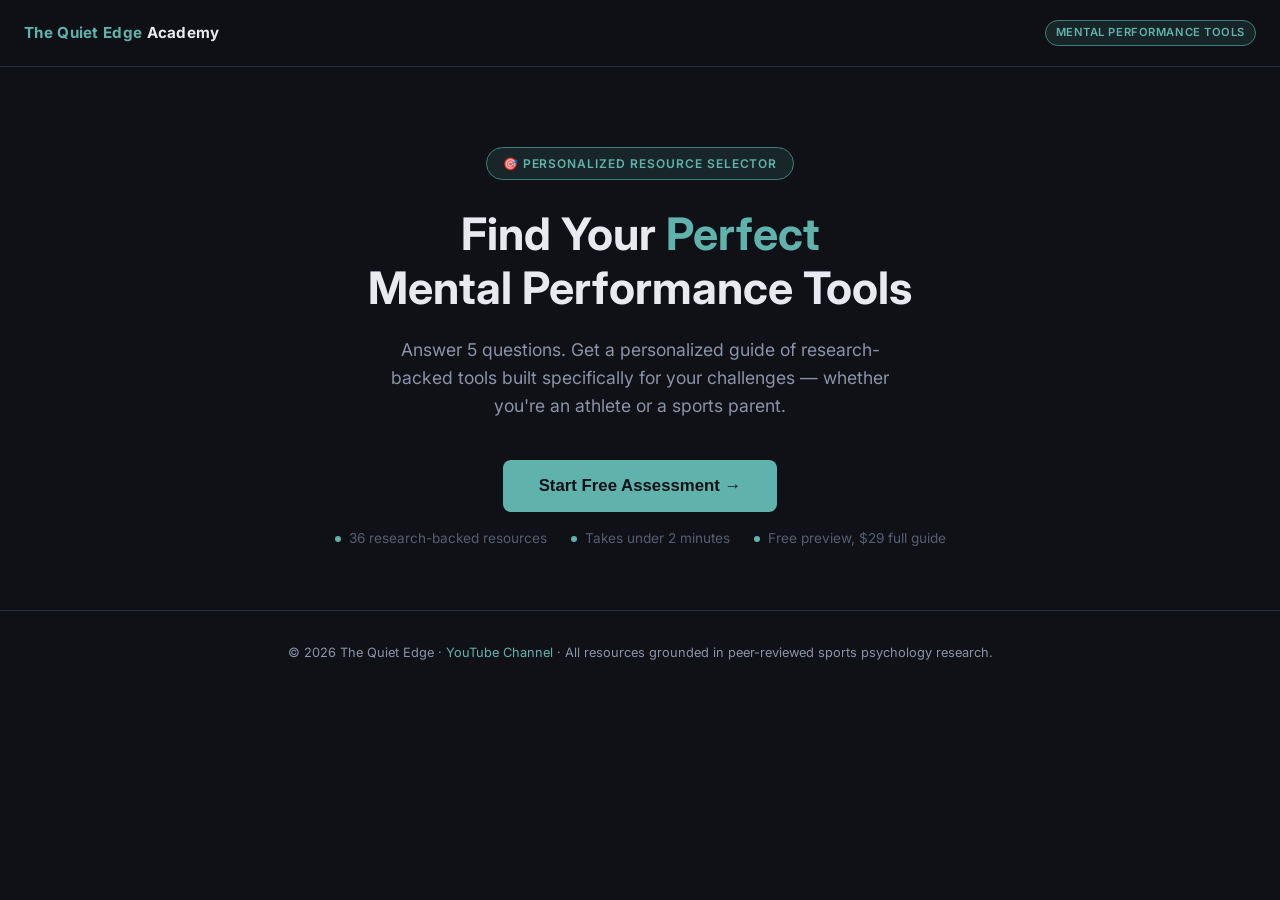
==== index.html @ b6bc5163 "Initial build: Resource Selector — The Quiet Edge Academy - 5-step assessment engine with scoring al" ====
<!DOCTYPE html>
<html lang="en">
<head>
  <meta charset="UTF-8" />
  <meta name="viewport" content="width=device-width, initial-scale=1.0" />
  <title>Resource Selector — The Quiet Edge Academy</title>
  <meta name="description" content="Answer 5 questions. Get a personalized mental performance resource guide backed by sports psychology research." />
  <link rel="preconnect" href="https://fonts.googleapis.com" />
  <link rel="stylesheet" href="https://fonts.googleapis.com/css2?family=Inter:wght@400;500;600;700;800&display=swap" />
  <link rel="stylesheet" href="/css/style.css" />
</head>
<body>

<!-- ── Navigation ──────────────────────────────────────────────────────── -->
<nav class="nav">
  <a class="nav-logo" href="/"><span>The Quiet Edge</span> Academy</a>
  <span class="nav-badge">Mental Performance Tools</span>
</nav>

<!-- ── SCREEN 1: Hero / Landing ────────────────────────────────────────── -->
<section id="screen-hero">
  <div class="container">
    <div class="hero">
      <div class="hero-eyebrow">
        🎯 Personalized Resource Selector
      </div>
      <h1>Find Your <em>Perfect</em><br>Mental Performance Tools</h1>
      <p class="lead">
        Answer 5 questions. Get a personalized guide of research-backed tools
        built specifically for your challenges — whether you're an athlete or a sports parent.
      </p>
      <button class="btn btn-primary btn-large" id="btn-start">
        Start Free Assessment →
      </button>
      <div class="trust-row">
        <span class="trust-item"><span class="dot"></span>36 research-backed resources</span>
        <span class="trust-item"><span class="dot"></span>Takes under 2 minutes</span>
        <span class="trust-item"><span class="dot"></span>Free preview, $29 full guide</span>
      </div>
    </div>
  </div>
</section>

<!-- ── SCREEN 2: Assessment ─────────────────────────────────────────────── -->
<section id="screen-assessment" class="hidden">
  <div class="container">

    <!-- Progress -->
    <div class="progress-wrap">
      <div class="progress-steps" id="progress-steps">
        <!-- injected by JS -->
      </div>
    </div>

    <!-- Question area -->
    <div class="assessment-section">
      <div class="question-header">
        <div class="step-indicator" id="step-indicator">Step 1 of 5</div>
        <h2 id="question-text"></h2>
        <p id="question-subtext"></p>
      </div>

      <div class="card-grid" id="options-grid">
        <!-- injected by JS -->
      </div>

      <div class="nav-btns">
        <button class="btn btn-secondary" id="btn-back">← Back</button>
        <button class="btn btn-primary" id="btn-next" disabled>Continue →</button>
      </div>
    </div>

  </div>
</section>

<!-- ── SCREEN 3: Email Gate ─────────────────────────────────────────────── -->
<section id="screen-gate" class="hidden">
  <div class="container">
    <div class="assessment-section">
      <div class="email-gate">
        <div class="gate-icon">📬</div>
        <h2>See Your Matched Resources</h2>
        <p>
          We found <strong id="gate-match-count">—</strong> resources matched to your profile.
          Enter your email to see your personalized preview — free, no credit card.
        </p>
        <form id="gate-form" novalidate>
          <div class="form-row">
            <input type="text" name="name" id="gate-name" class="form-input" placeholder="First name" autocomplete="given-name" />
            <input type="email" name="email" id="gate-email" class="form-input" placeholder="Your email address" autocomplete="email" required />
          </div>
          <button type="submit" class="btn btn-primary btn-full" id="btn-gate-submit">
            See My Resources →
          </button>
          <!-- Hidden fields for Formspree -->
          <input type="hidden" name="_subject" value="New Resource Selector Lead (Free)" />
          <input type="hidden" name="audience" id="hidden-audience" value="" />
          <input type="hidden" name="challenge_area" id="hidden-pillar" value="" />
          <input type="hidden" name="core_need" id="hidden-coreValue" value="" />
          <input type="hidden" name="stage" id="hidden-stage" value="" />
          <input type="hidden" name="urgency" id="hidden-urgency" value="" />
          <input type="hidden" name="matched_resources" id="hidden-matched" value="" />
          <input type="hidden" name="access_level" value="Free" />
        </form>
        <p class="gate-disclaimer">
          No spam. One email with your results.
          Your info is handled per our <a href="#" onclick="return false">privacy policy</a>.
        </p>
      </div>
    </div>
  </div>
</section>

<!-- ── SCREEN 4: Free Preview ───────────────────────────────────────────── -->
<section id="screen-preview" class="hidden">
  <div class="container-wide">
    <div class="preview-section">

      <div class="preview-header">
        <div class="match-count-badge">
          ✓ <span id="preview-match-label">— resources matched</span>
        </div>
        <h2>Your Personalized Preview</h2>
        <p>Here are the top tools from our curriculum matched to your profile.<br>
           Unlock the full guide to access all resources, evidence citations, and direct tool links.</p>
      </div>

      <div class="resource-preview-list" id="preview-list">
        <!-- injected by JS -->
      </div>

      <!-- Upsell block -->
      <div class="upsell-block">
        <div class="gate-icon">🔓</div>
        <h2>Unlock Your Full Personalized Guide</h2>
        <p style="margin-bottom:8px;">Everything matched to your exact profile — with the research behind each tool.</p>
        <div class="price-display"><sup>$</sup>29</div>
        <p class="price-note">One-time · Instant access · Downloadable PDF included</p>

        <ul class="feature-list">
          <li>All matched resources with full descriptions</li>
          <li>Research citations for every tool</li>
          <li>Direct links to every interactive assessment</li>
          <li>Downloadable personalized PDF guide</li>
          <li>Prioritized by best-fit match score</li>
        </ul>

        <div class="promo-row">
          <input type="text" id="promo-input" class="form-input" placeholder="Promo code (optional)" />
          <button class="btn btn-secondary" id="btn-apply-promo">Apply</button>
        </div>
        <p class="promo-msg hidden" id="promo-msg"></p>

        <a href="#" id="btn-stripe-checkout" class="btn btn-stripe btn-large btn-full" style="max-width:360px;margin:0 auto;">
          Unlock Full Guide — $29 →
        </a>

        <p class="stripe-badge">
          <svg viewBox="0 0 24 24" fill="currentColor"><path d="M13.976 9.15c-2.172-.806-3.356-1.426-3.356-2.409 0-.831.683-1.305 1.901-1.305 2.227 0 4.515.858 6.09 1.631l.89-5.494C18.252.975 15.697 0 12.165 0 9.667 0 7.589.654 6.104 1.872 4.56 3.147 3.757 4.992 3.757 7.218c0 4.039 2.467 5.76 6.476 7.219 2.585.92 3.445 1.574 3.445 2.583 0 .98-.84 1.545-2.354 1.545-1.875 0-4.965-.921-6.99-2.109l-.92 5.555C5.175 22.99 8.385 24 11.714 24c2.641 0 4.843-.624 6.328-1.813 1.664-1.305 2.525-3.236 2.525-5.732 0-4.128-2.524-5.851-6.591-7.305z"/></svg>
          Secured by Stripe · SSL encrypted
        </p>
      </div>

    </div>
  </div>
</section>

<!-- ── Footer ───────────────────────────────────────────────────────────── -->
<footer class="footer">
  <p>© 2026 The Quiet Edge · <a href="https://www.youtube.com/@TheQuietEdge" target="_blank">YouTube Channel</a> ·
  All resources grounded in peer-reviewed sports psychology research.</p>
</footer>

<script src="/js/app.js"></script>
</body>
</html>
---- css/style.css ----
/* ── The Quiet Edge Academy — Resource Selector ─────────────────────────── */
/* Design: dark background, teal (#5fb3ac) accent, clean sans-serif           */

:root {
  --bg:        #0f1117;
  --bg-card:   #181c27;
  --bg-hover:  #1e2435;
  --border:    #2a2f3d;
  --border-sel:#5fb3ac;
  --teal:      #5fb3ac;
  --teal-dim:  #3d7f7a;
  --teal-glow: rgba(95,179,172,0.15);
  --text:      #e8eaf0;
  --text-dim:  #8b93a8;
  --text-muted:#555e72;
  --badge-bg:  rgba(95,179,172,0.12);
  --orange:    #e8884a;
  --red:       #e85a5a;
  --gold:      #c9a227;
  --radius:    12px;
  --radius-sm: 8px;
  --shadow:    0 4px 24px rgba(0,0,0,0.4);
  --transition:0.2s ease;
}

*, *::before, *::after { box-sizing: border-box; margin: 0; padding: 0; }

html { scroll-behavior: smooth; }

body {
  background: var(--bg);
  color: var(--text);
  font-family: 'Inter', 'Segoe UI', system-ui, sans-serif;
  font-size: 16px;
  line-height: 1.6;
  min-height: 100vh;
}

/* ── Typography ─────────────────────────────────────────────────────────── */
h1 { font-size: clamp(1.8rem, 4vw, 2.8rem); font-weight: 700; line-height: 1.2; }
h2 { font-size: clamp(1.4rem, 3vw, 2rem); font-weight: 600; line-height: 1.3; }
h3 { font-size: 1.1rem; font-weight: 600; }
p  { color: var(--text-dim); }

.teal { color: var(--teal); }
.dim  { color: var(--text-dim); }
.muted{ color: var(--text-muted); }

/* ── Layout ─────────────────────────────────────────────────────────────── */
.container {
  max-width: 720px;
  margin: 0 auto;
  padding: 0 24px;
}
.container-wide {
  max-width: 960px;
  margin: 0 auto;
  padding: 0 24px;
}

/* ── Navigation ─────────────────────────────────────────────────────────── */
.nav {
  padding: 20px 24px;
  display: flex;
  align-items: center;
  justify-content: space-between;
  border-bottom: 1px solid var(--border);
  position: sticky;
  top: 0;
  background: rgba(15,17,23,0.95);
  backdrop-filter: blur(12px);
  z-index: 100;
}
.nav-logo {
  font-size: 0.95rem;
  font-weight: 700;
  color: var(--text);
  text-decoration: none;
  letter-spacing: 0.02em;
}
.nav-logo span { color: var(--teal); }
.nav-badge {
  font-size: 0.7rem;
  background: var(--badge-bg);
  color: var(--teal);
  border: 1px solid var(--teal-dim);
  padding: 3px 10px;
  border-radius: 20px;
  font-weight: 600;
  letter-spacing: 0.05em;
  text-transform: uppercase;
}

/* ── Hero Section ───────────────────────────────────────────────────────── */
.hero {
  padding: 80px 0 60px;
  text-align: center;
}
.hero-eyebrow {
  display: inline-flex;
  align-items: center;
  gap: 8px;
  background: var(--badge-bg);
  border: 1px solid var(--teal-dim);
  color: var(--teal);
  padding: 6px 16px;
  border-radius: 20px;
  font-size: 0.75rem;
  font-weight: 600;
  letter-spacing: 0.08em;
  text-transform: uppercase;
  margin-bottom: 28px;
}
.hero h1 { margin-bottom: 20px; }
.hero h1 em { color: var(--teal); font-style: normal; }
.hero p.lead {
  font-size: 1.1rem;
  color: var(--text-dim);
  max-width: 540px;
  margin: 0 auto 40px;
}
.trust-row {
  display: flex;
  justify-content: center;
  align-items: center;
  gap: 24px;
  flex-wrap: wrap;
  margin-top: 16px;
}
.trust-item {
  display: flex;
  align-items: center;
  gap: 8px;
  font-size: 0.85rem;
  color: var(--text-muted);
}
.trust-item .dot {
  width: 6px; height: 6px;
  background: var(--teal);
  border-radius: 50%;
  flex-shrink: 0;
}

/* ── Buttons ────────────────────────────────────────────────────────────── */
.btn {
  display: inline-flex;
  align-items: center;
  justify-content: center;
  gap: 8px;
  padding: 14px 28px;
  border-radius: var(--radius-sm);
  font-size: 0.95rem;
  font-weight: 600;
  cursor: pointer;
  transition: var(--transition);
  text-decoration: none;
  border: none;
  outline: none;
}
.btn-primary {
  background: var(--teal);
  color: #0f1117;
}
.btn-primary:hover { background: #6eccc5; transform: translateY(-1px); box-shadow: 0 4px 20px rgba(95,179,172,0.35); }
.btn-secondary {
  background: transparent;
  color: var(--text-dim);
  border: 1px solid var(--border);
}
.btn-secondary:hover { border-color: var(--teal-dim); color: var(--text); }
.btn-large { padding: 16px 36px; font-size: 1.05rem; }
.btn-full { width: 100%; }
.btn:disabled { opacity: 0.45; cursor: not-allowed; transform: none !important; box-shadow: none !important; }

.btn-stripe {
  background: #635bff;
  color: #fff;
}
.btn-stripe:hover { background: #7b75ff; transform: translateY(-1px); box-shadow: 0 4px 20px rgba(99,91,255,0.35); }

/* ── Progress Bar ───────────────────────────────────────────────────────── */
.progress-wrap {
  padding: 24px 0 0;
}
.progress-steps {
  display: flex;
  align-items: center;
  gap: 0;
  margin-bottom: 12px;
}
.progress-step {
  flex: 1;
  display: flex;
  flex-direction: column;
  align-items: center;
  gap: 4px;
  position: relative;
}
.progress-step:not(:last-child)::after {
  content: '';
  position: absolute;
  top: 15px;
  left: 50%;
  width: 100%;
  height: 2px;
  background: var(--border);
  z-index: 0;
}
.progress-step.done:not(:last-child)::after { background: var(--teal); }
.step-dot {
  width: 30px; height: 30px;
  border-radius: 50%;
  display: flex;
  align-items: center;
  justify-content: center;
  font-size: 0.75rem;
  font-weight: 700;
  background: var(--bg-card);
  border: 2px solid var(--border);
  color: var(--text-muted);
  z-index: 1;
  transition: var(--transition);
}
.progress-step.active .step-dot {
  border-color: var(--teal);
  color: var(--teal);
  background: var(--teal-glow);
}
.progress-step.done .step-dot {
  border-color: var(--teal);
  background: var(--teal);
  color: #0f1117;
}
.step-label {
  font-size: 0.65rem;
  color: var(--text-muted);
  white-space: nowrap;
  letter-spacing: 0.04em;
  text-transform: uppercase;
}
.progress-step.active .step-label,
.progress-step.done .step-label { color: var(--teal); }

/* ── Assessment Section ─────────────────────────────────────────────────── */
.assessment-section {
  padding: 48px 0 80px;
}
.question-header {
  text-align: center;
  margin-bottom: 40px;
}
.question-header .step-indicator {
  font-size: 0.75rem;
  color: var(--teal);
  font-weight: 600;
  letter-spacing: 0.1em;
  text-transform: uppercase;
  margin-bottom: 12px;
}
.question-header h2 { margin-bottom: 8px; }
.question-header p { font-size: 0.95rem; }

.card-grid {
  display: grid;
  grid-template-columns: repeat(auto-fit, minmax(280px, 1fr));
  gap: 16px;
  margin-bottom: 36px;
}
.card-grid-2 { grid-template-columns: repeat(auto-fit, minmax(260px, 1fr)); }

.option-card {
  background: var(--bg-card);
  border: 2px solid var(--border);
  border-radius: var(--radius);
  padding: 24px;
  cursor: pointer;
  transition: var(--transition);
  display: flex;
  align-items: flex-start;
  gap: 16px;
  text-align: left;
}
.option-card:hover {
  border-color: var(--teal-dim);
  background: var(--bg-hover);
}
.option-card.selected {
  border-color: var(--border-sel);
  background: var(--teal-glow);
}
.option-card .card-icon {
  font-size: 1.8rem;
  flex-shrink: 0;
  line-height: 1;
  margin-top: 2px;
}
.option-card .card-body h3 {
  color: var(--text);
  margin-bottom: 4px;
  font-size: 1rem;
}
.option-card .card-body p {
  font-size: 0.85rem;
  color: var(--text-dim);
  line-height: 1.5;
  margin: 0;
}
.option-card.selected .card-body h3 { color: var(--teal); }
.option-card .badge-stage {
  display: inline-block;
  font-size: 0.65rem;
  background: var(--badge-bg);
  color: var(--teal);
  border: 1px solid var(--teal-dim);
  padding: 2px 8px;
  border-radius: 10px;
  font-weight: 600;
  margin-top: 6px;
  letter-spacing: 0.04em;
}

.nav-btns {
  display: flex;
  gap: 12px;
  justify-content: center;
  align-items: center;
  flex-wrap: wrap;
}

/* ── Email Gate ─────────────────────────────────────────────────────────── */
.email-gate {
  background: var(--bg-card);
  border: 1px solid var(--border);
  border-radius: var(--radius);
  padding: 48px;
  text-align: center;
  max-width: 520px;
  margin: 0 auto;
}
.email-gate .gate-icon { font-size: 3rem; margin-bottom: 20px; }
.email-gate h2 { margin-bottom: 12px; }
.email-gate p { margin-bottom: 28px; font-size: 0.95rem; }
.form-row {
  display: flex;
  gap: 10px;
  margin-bottom: 16px;
  flex-wrap: wrap;
}
.form-input {
  flex: 1;
  min-width: 180px;
  padding: 13px 16px;
  background: var(--bg);
  border: 1px solid var(--border);
  border-radius: var(--radius-sm);
  color: var(--text);
  font-size: 0.95rem;
  outline: none;
  transition: var(--transition);
}
.form-input:focus { border-color: var(--teal); }
.form-input::placeholder { color: var(--text-muted); }
.gate-disclaimer {
  font-size: 0.78rem;
  color: var(--text-muted);
  margin-top: 12px;
}
.gate-disclaimer a { color: var(--teal); text-decoration: none; }

/* ── Free Preview Results ───────────────────────────────────────────────── */
.preview-section {
  padding: 48px 0 80px;
}
.preview-header {
  text-align: center;
  margin-bottom: 40px;
}
.match-count-badge {
  display: inline-flex;
  align-items: center;
  gap: 8px;
  background: var(--badge-bg);
  border: 1px solid var(--teal-dim);
  color: var(--teal);
  padding: 8px 20px;
  border-radius: 20px;
  font-size: 0.85rem;
  font-weight: 600;
  margin-bottom: 20px;
}

.resource-preview-list {
  display: flex;
  flex-direction: column;
  gap: 12px;
  margin-bottom: 40px;
}

.resource-preview-card {
  background: var(--bg-card);
  border: 1px solid var(--border);
  border-radius: var(--radius);
  padding: 20px 24px;
  display: flex;
  align-items: center;
  gap: 16px;
  transition: var(--transition);
}
.resource-preview-card.unlocked { border-color: var(--teal-dim); }

.resource-card-rank {
  font-size: 0.75rem;
  font-weight: 700;
  color: var(--teal);
  background: var(--badge-bg);
  width: 32px; height: 32px;
  border-radius: 50%;
  display: flex;
  align-items: center;
  justify-content: center;
  flex-shrink: 0;
}
.resource-card-body { flex: 1; min-width: 0; }
.resource-card-body h3 { font-size: 0.95rem; margin-bottom: 4px; }
.resource-card-meta {
  display: flex;
  flex-wrap: wrap;
  gap: 6px;
  margin-top: 6px;
}
.meta-tag {
  font-size: 0.7rem;
  padding: 2px 10px;
  border-radius: 10px;
  font-weight: 600;
  letter-spacing: 0.03em;
}
.meta-tag.pillar { background: rgba(99,91,255,0.12); color: #a8a3ff; }
.meta-tag.format { background: rgba(200,162,39,0.12); color: var(--gold); }
.meta-tag.stage  { background: var(--badge-bg); color: var(--teal); }
.meta-tag.audience-athlete { background: rgba(232,136,74,0.12); color: var(--orange); }
.meta-tag.audience-parent  { background: var(--badge-bg); color: var(--teal); }

.lock-icon { font-size: 1.2rem; color: var(--text-muted); flex-shrink: 0; }
.resource-preview-card.unlocked .lock-icon { color: var(--teal); }

.locked-blur {
  filter: blur(4px);
  pointer-events: none;
  user-select: none;
}

/* ── Upsell Block ───────────────────────────────────────────────────────── */
.upsell-block {
  background: linear-gradient(135deg, var(--bg-card) 0%, rgba(95,179,172,0.06) 100%);
  border: 1px solid var(--teal-dim);
  border-radius: var(--radius);
  padding: 48px;
  text-align: center;
  margin-top: 40px;
}
.upsell-block .price-display {
  font-size: 3rem;
  font-weight: 800;
  color: var(--text);
  line-height: 1;
  margin: 20px 0 4px;
}
.upsell-block .price-display sup { font-size: 1.5rem; vertical-align: super; color: var(--teal); }
.upsell-block .price-display .cents { font-size: 1.5rem; vertical-align: super; }
.price-note { font-size: 0.85rem; color: var(--text-muted); margin-bottom: 28px; }

.feature-list {
  list-style: none;
  text-align: left;
  display: inline-block;
  margin: 0 auto 32px;
}
.feature-list li {
  display: flex;
  align-items: flex-start;
  gap: 10px;
  font-size: 0.9rem;
  color: var(--text-dim);
  margin-bottom: 10px;
}
.feature-list li::before {
  content: '✓';
  color: var(--teal);
  font-weight: 700;
  flex-shrink: 0;
  margin-top: 1px;
}

.promo-row {
  display: flex;
  gap: 8px;
  max-width: 360px;
  margin: 0 auto 20px;
  flex-wrap: wrap;
}
.promo-row .form-input { font-size: 0.85rem; padding: 10px 14px; }
.promo-row .btn { padding: 10px 16px; font-size: 0.85rem; white-space: nowrap; }
.promo-msg { font-size: 0.8rem; margin-top: 4px; }
.promo-msg.valid { color: var(--teal); }
.promo-msg.invalid { color: var(--red); }

.stripe-badge {
  display: flex;
  align-items: center;
  justify-content: center;
  gap: 6px;
  font-size: 0.75rem;
  color: var(--text-muted);
  margin-top: 16px;
}
.stripe-badge svg { width: 14px; height: 14px; opacity: 0.5; }

/* ── Full Results Page ──────────────────────────────────────────────────── */
.results-header {
  padding: 60px 0 40px;
  text-align: center;
}
.results-header .eyebrow {
  display: inline-block;
  background: var(--badge-bg);
  color: var(--teal);
  border: 1px solid var(--teal-dim);
  padding: 6px 16px;
  border-radius: 20px;
  font-size: 0.75rem;
  font-weight: 600;
  letter-spacing: 0.08em;
  text-transform: uppercase;
  margin-bottom: 20px;
}
.results-toolbar {
  display: flex;
  align-items: center;
  justify-content: space-between;
  flex-wrap: wrap;
  gap: 12px;
  padding: 20px 0;
  border-top: 1px solid var(--border);
  border-bottom: 1px solid var(--border);
  margin-bottom: 40px;
}
.results-summary-pill {
  display: flex;
  align-items: center;
  gap: 8px;
  font-size: 0.85rem;
  color: var(--text-dim);
}
.results-summary-pill strong { color: var(--text); }

.full-resource-list {
  display: flex;
  flex-direction: column;
  gap: 20px;
  margin-bottom: 60px;
}

.full-resource-card {
  background: var(--bg-card);
  border: 1px solid var(--border);
  border-radius: var(--radius);
  overflow: hidden;
  transition: var(--transition);
}
.full-resource-card:hover { border-color: var(--teal-dim); }
.full-resource-card.top-match { border-color: var(--teal-dim); }

.resource-card-header {
  display: flex;
  align-items: flex-start;
  gap: 16px;
  padding: 24px 24px 16px;
}
.resource-card-number {
  font-size: 0.75rem;
  font-weight: 800;
  color: var(--teal);
  background: var(--badge-bg);
  min-width: 36px;
  height: 36px;
  border-radius: 8px;
  display: flex;
  align-items: center;
  justify-content: center;
  flex-shrink: 0;
}
.resource-card-title-block { flex: 1; }
.resource-card-title-block h3 { font-size: 1.1rem; margin-bottom: 6px; }
.resource-card-title-block .framework {
  font-size: 0.8rem;
  color: var(--teal);
  font-weight: 600;
  letter-spacing: 0.03em;
}
.resource-card-score {
  font-size: 0.75rem;
  color: var(--teal);
  font-weight: 700;
  white-space: nowrap;
  background: var(--badge-bg);
  padding: 4px 10px;
  border-radius: 6px;
}

.resource-card-body {
  padding: 0 24px 24px;
}
.resource-card-body .evidence {
  font-size: 0.85rem;
  color: var(--text-dim);
  background: rgba(255,255,255,0.03);
  border-left: 3px solid var(--teal-dim);
  padding: 12px 16px;
  border-radius: 0 6px 6px 0;
  margin-bottom: 16px;
  line-height: 1.6;
}
.resource-card-body .evidence strong { color: var(--text); }
.objectives { margin-bottom: 16px; }
.objectives h4 { font-size: 0.8rem; color: var(--text-muted); text-transform: uppercase; letter-spacing: 0.08em; margin-bottom: 8px; }
.objectives ul { list-style: none; }
.objectives ul li {
  font-size: 0.85rem;
  color: var(--text-dim);
  padding: 4px 0 4px 16px;
  position: relative;
}
.objectives ul li::before { content: '→'; position: absolute; left: 0; color: var(--teal-dim); }

.resource-card-actions {
  display: flex;
  align-items: center;
  gap: 10px;
  flex-wrap: wrap;
  padding: 16px 24px;
  border-top: 1px solid var(--border);
  background: rgba(255,255,255,0.01);
}
.btn-tool {
  display: inline-flex;
  align-items: center;
  gap: 6px;
  padding: 9px 18px;
  background: var(--teal);
  color: #0f1117;
  border-radius: var(--radius-sm);
  font-size: 0.85rem;
  font-weight: 600;
  text-decoration: none;
  transition: var(--transition);
}
.btn-tool:hover { background: #6eccc5; }
.btn-guide {
  display: inline-flex;
  align-items: center;
  gap: 6px;
  padding: 9px 18px;
  background: transparent;
  color: var(--text-dim);
  border: 1px solid var(--border);
  border-radius: var(--radius-sm);
  font-size: 0.85rem;
  font-weight: 600;
  text-decoration: none;
  transition: var(--transition);
}
.btn-guide:hover { border-color: var(--teal-dim); color: var(--text); }
.resource-available-note {
  font-size: 0.75rem;
  color: var(--text-muted);
  font-style: italic;
}

/* ── Summary Box (results page) ─────────────────────────────────────────── */
.summary-box {
  background: var(--bg-card);
  border: 1px solid var(--border);
  border-radius: var(--radius);
  padding: 32px;
  margin-bottom: 48px;
}
.summary-box h3 { font-size: 1rem; margin-bottom: 16px; }
.summary-grid {
  display: grid;
  grid-template-columns: repeat(auto-fit, minmax(150px, 1fr));
  gap: 12px;
}
.summary-item { display: flex; flex-direction: column; gap: 4px; }
.summary-item .label { font-size: 0.7rem; text-transform: uppercase; letter-spacing: 0.08em; color: var(--text-muted); }
.summary-item .value { font-size: 0.9rem; font-weight: 600; color: var(--teal); }

/* ── Print / PDF ─────────────────────────────────────────────────────────── */
.pdf-btn-wrap {
  text-align: center;
  margin: 24px 0 60px;
}
.pdf-disclaimer {
  font-size: 0.78rem;
  color: var(--text-muted);
  margin-top: 10px;
}

@media print {
  .nav, .results-toolbar .btn, .resource-card-actions .btn-guide,
  .pdf-btn-wrap, body > *:not(.print-target) { display: none !important; }
  * { color-adjust: exact; -webkit-print-color-adjust: exact; print-color-adjust: exact; }
  body { background: #fff; color: #111; }
  .full-resource-card { break-inside: avoid; border: 1px solid #ccc; margin-bottom: 16px; }
  .resource-card-header, .resource-card-body { padding: 16px; }
  .resource-card-body .evidence { border-left-color: #5fb3ac; background: #f5f5f5; }
  .resource-card-actions { border-top: 1px solid #eee; }
  .btn-tool { background: #5fb3ac; color: #fff; }
}

/* ── States ──────────────────────────────────────────────────────────────── */
.hidden { display: none !important; }

.loading-state {
  text-align: center;
  padding: 80px 0;
  color: var(--text-muted);
}
.spinner {
  width: 36px; height: 36px;
  border: 3px solid var(--border);
  border-top-color: var(--teal);
  border-radius: 50%;
  animation: spin 0.7s linear infinite;
  margin: 0 auto 16px;
}
@keyframes spin { to { transform: rotate(360deg); } }

.error-state {
  text-align: center;
  padding: 80px 0;
}
.error-state h2 { color: var(--red); margin-bottom: 12px; }

/* ── Footer ─────────────────────────────────────────────────────────────── */
.footer {
  border-top: 1px solid var(--border);
  padding: 32px 24px;
  text-align: center;
  font-size: 0.8rem;
  color: var(--text-muted);
}
.footer a { color: var(--teal); text-decoration: none; }

/* ── Responsive ─────────────────────────────────────────────────────────── */
@media (max-width: 640px) {
  .hero { padding: 48px 0 40px; }
  .email-gate { padding: 32px 24px; }
  .upsell-block { padding: 32px 20px; }
  .trust-row { gap: 12px; }
  .card-grid { grid-template-columns: 1fr; }
  .resource-card-header { flex-wrap: wrap; }
  .form-row { flex-direction: column; }
  .progress-steps { gap: 0; }
  .step-label { display: none; }
}
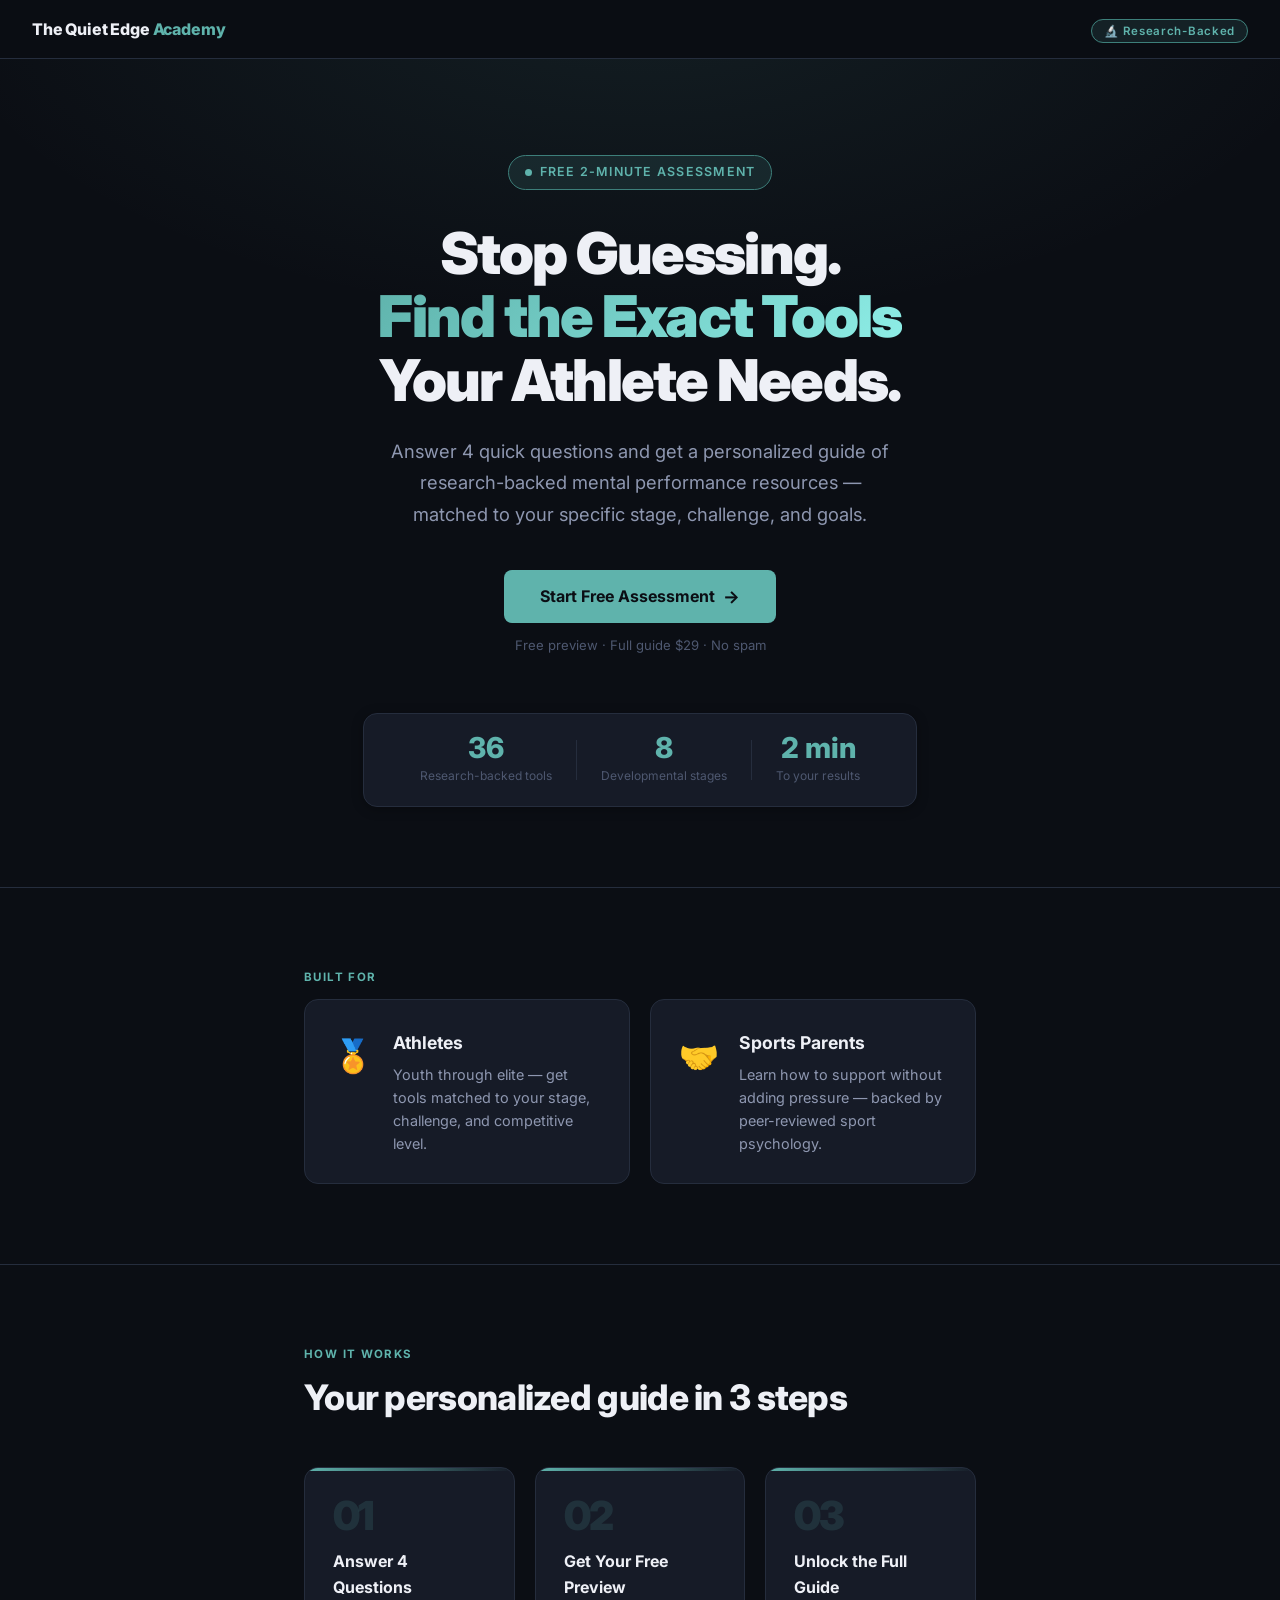
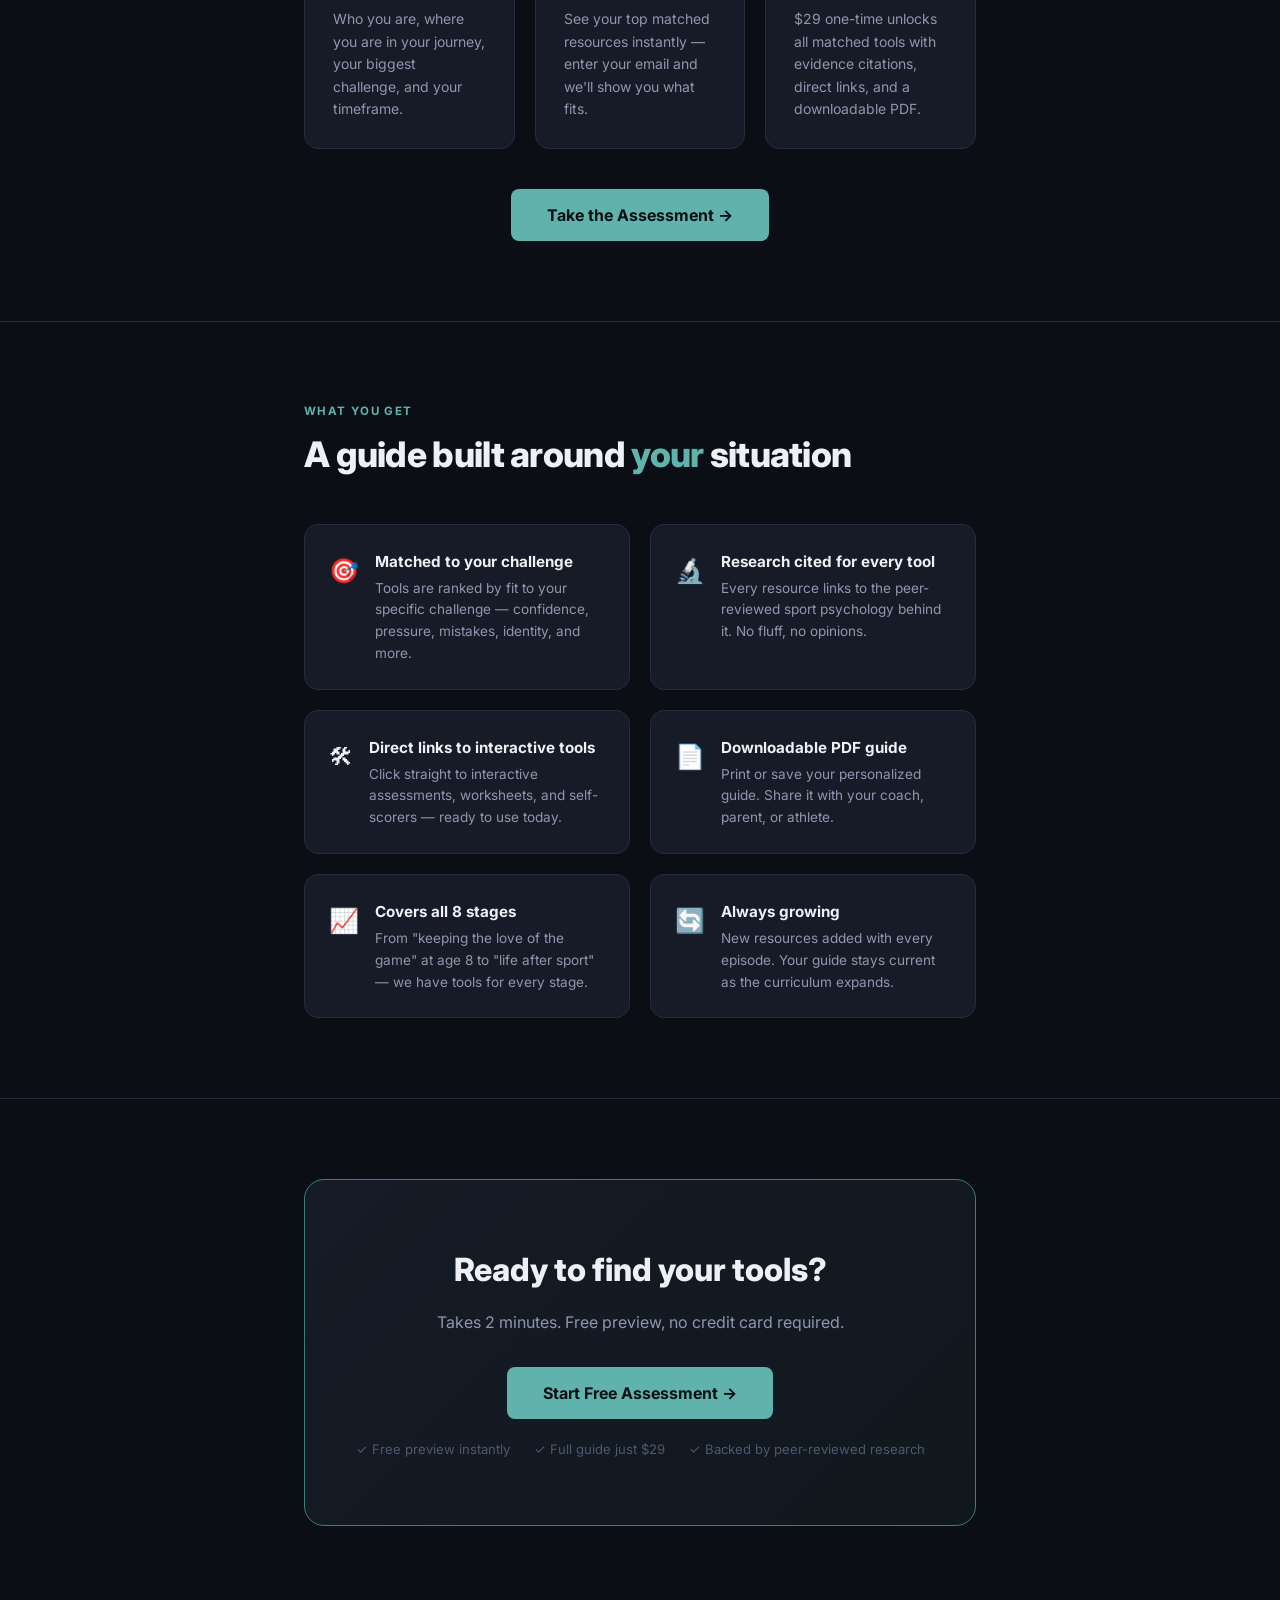
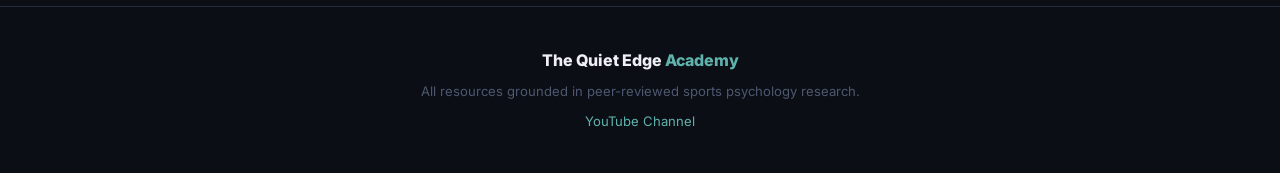
==== commit 304a908e: "Redesign landing page + fix all path issues for GitHub Pages - Full sales-psychology redesign: hero," ====
--- a/index.html
+++ b/index.html
@@ -3,174 +3,325 @@
 <head>
   <meta charset="UTF-8" />
   <meta name="viewport" content="width=device-width, initial-scale=1.0" />
-  <title>Resource Selector — The Quiet Edge Academy</title>
-  <meta name="description" content="Answer 5 questions. Get a personalized mental performance resource guide backed by sports psychology research." />
+  <title>The Quiet Edge Academy — Find Your Mental Performance Tools</title>
+  <meta name="description" content="Answer 5 questions. Get a personalized guide of research-backed mental performance tools — built for athletes and sports parents." />
   <link rel="preconnect" href="https://fonts.googleapis.com" />
-  <link rel="stylesheet" href="https://fonts.googleapis.com/css2?family=Inter:wght@400;500;600;700;800&display=swap" />
-  <link rel="stylesheet" href="/css/style.css" />
+  <link rel="stylesheet" href="https://fonts.googleapis.com/css2?family=Inter:wght@400;500;600;700;800;900&display=swap" />
+  <link rel="stylesheet" href="css/style.css" />
 </head>
 <body>
 
-<!-- ── Navigation ──────────────────────────────────────────────────────── -->
+<!-- ── Nav ─────────────────────────────────────────────────────────────────── -->
 <nav class="nav">
-  <a class="nav-logo" href="/"><span>The Quiet Edge</span> Academy</a>
-  <span class="nav-badge">Mental Performance Tools</span>
+  <a class="nav-logo" href="#">The Quiet Edge <span>Academy</span></a>
+  <div class="nav-right">
+    <span class="nav-pill">🔬 Research-Backed</span>
+  </div>
 </nav>
 
-<!-- ── SCREEN 1: Hero / Landing ────────────────────────────────────────── -->
+<!-- ══════════════════════════════════════════════════════════════════════════ -->
+<!-- SCREEN 1: Hero                                                            -->
+<!-- ══════════════════════════════════════════════════════════════════════════ -->
 <section id="screen-hero">
-  <div class="container">
-    <div class="hero">
+
+  <!-- Hero -->
+  <div class="hero-section">
+    <div class="container">
       <div class="hero-eyebrow">
-        🎯 Personalized Resource Selector
-      </div>
-      <h1>Find Your <em>Perfect</em><br>Mental Performance Tools</h1>
-      <p class="lead">
-        Answer 5 questions. Get a personalized guide of research-backed tools
-        built specifically for your challenges — whether you're an athlete or a sports parent.
+        <span class="eyebrow-dot"></span>
+        Free 2-Minute Assessment
+      </div>
+
+      <h1 class="hero-h1">
+        Stop Guessing.<br>
+        <span class="hero-accent">Find the Exact Tools</span><br>
+        Your Athlete Needs.
+      </h1>
+
+      <p class="hero-sub">
+        Answer 4 quick questions and get a personalized guide of
+        research-backed mental performance resources — matched to your
+        specific stage, challenge, and goals.
       </p>
-      <button class="btn btn-primary btn-large" id="btn-start">
-        Start Free Assessment →
-      </button>
-      <div class="trust-row">
-        <span class="trust-item"><span class="dot"></span>36 research-backed resources</span>
-        <span class="trust-item"><span class="dot"></span>Takes under 2 minutes</span>
-        <span class="trust-item"><span class="dot"></span>Free preview, $29 full guide</span>
-      </div>
-    </div>
-  </div>
+
+      <div class="hero-cta-wrap">
+        <button class="btn btn-hero" id="btn-start">
+          Start Free Assessment
+          <span class="btn-arrow">→</span>
+        </button>
+        <p class="hero-cta-note">Free preview · Full guide $29 · No spam</p>
+      </div>
+
+      <!-- Social proof bar -->
+      <div class="proof-bar">
+        <div class="proof-item">
+          <span class="proof-num">36</span>
+          <span class="proof-label">Research-backed tools</span>
+        </div>
+        <div class="proof-divider"></div>
+        <div class="proof-item">
+          <span class="proof-num">8</span>
+          <span class="proof-label">Developmental stages</span>
+        </div>
+        <div class="proof-divider"></div>
+        <div class="proof-item">
+          <span class="proof-num">2 min</span>
+          <span class="proof-label">To your results</span>
+        </div>
+      </div>
+    </div>
+  </div>
+
+  <!-- Who it's for -->
+  <div class="for-section">
+    <div class="container">
+      <p class="section-label">Built for</p>
+      <div class="for-grid">
+        <div class="for-card">
+          <span class="for-icon">🏅</span>
+          <div>
+            <h3>Athletes</h3>
+            <p>Youth through elite — get tools matched to your stage, challenge, and competitive level.</p>
+          </div>
+        </div>
+        <div class="for-card">
+          <span class="for-icon">🤝</span>
+          <div>
+            <h3>Sports Parents</h3>
+            <p>Learn how to support without adding pressure — backed by peer-reviewed sport psychology.</p>
+          </div>
+        </div>
+      </div>
+    </div>
+  </div>
+
+  <!-- How it works -->
+  <div class="how-section">
+    <div class="container">
+      <p class="section-label">How it works</p>
+      <h2 class="section-h2">Your personalized guide in 3 steps</h2>
+      <div class="steps-grid">
+        <div class="step-card">
+          <div class="step-num">01</div>
+          <h3>Answer 4 Questions</h3>
+          <p>Who you are, where you are in your journey, your biggest challenge, and your timeframe.</p>
+        </div>
+        <div class="step-card">
+          <div class="step-num">02</div>
+          <h3>Get Your Free Preview</h3>
+          <p>See your top matched resources instantly — enter your email and we'll show you what fits.</p>
+        </div>
+        <div class="step-card">
+          <div class="step-num">03</div>
+          <h3>Unlock the Full Guide</h3>
+          <p>$29 one-time unlocks all matched tools with evidence citations, direct links, and a downloadable PDF.</p>
+        </div>
+      </div>
+      <div style="text-align:center;margin-top:40px;">
+        <button class="btn btn-hero" id="btn-start-2">
+          Take the Assessment →
+        </button>
+      </div>
+    </div>
+  </div>
+
+  <!-- What's inside -->
+  <div class="inside-section">
+    <div class="container">
+      <p class="section-label">What you get</p>
+      <h2 class="section-h2">A guide built around <span class="teal">your</span> situation</h2>
+      <div class="inside-grid">
+        <div class="inside-item">
+          <span class="inside-icon">🎯</span>
+          <div>
+            <h4>Matched to your challenge</h4>
+            <p>Tools are ranked by fit to your specific challenge — confidence, pressure, mistakes, identity, and more.</p>
+          </div>
+        </div>
+        <div class="inside-item">
+          <span class="inside-icon">🔬</span>
+          <div>
+            <h4>Research cited for every tool</h4>
+            <p>Every resource links to the peer-reviewed sport psychology behind it. No fluff, no opinions.</p>
+          </div>
+        </div>
+        <div class="inside-item">
+          <span class="inside-icon">🛠</span>
+          <div>
+            <h4>Direct links to interactive tools</h4>
+            <p>Click straight to interactive assessments, worksheets, and self-scorers — ready to use today.</p>
+          </div>
+        </div>
+        <div class="inside-item">
+          <span class="inside-icon">📄</span>
+          <div>
+            <h4>Downloadable PDF guide</h4>
+            <p>Print or save your personalized guide. Share it with your coach, parent, or athlete.</p>
+          </div>
+        </div>
+        <div class="inside-item">
+          <span class="inside-icon">📈</span>
+          <div>
+            <h4>Covers all 8 stages</h4>
+            <p>From "keeping the love of the game" at age 8 to "life after sport" — we have tools for every stage.</p>
+          </div>
+        </div>
+        <div class="inside-item">
+          <span class="inside-icon">🔄</span>
+          <div>
+            <h4>Always growing</h4>
+            <p>New resources added with every episode. Your guide stays current as the curriculum expands.</p>
+          </div>
+        </div>
+      </div>
+    </div>
+  </div>
+
+  <!-- Final CTA -->
+  <div class="final-cta-section">
+    <div class="container">
+      <div class="final-cta-box">
+        <h2>Ready to find your tools?</h2>
+        <p>Takes 2 minutes. Free preview, no credit card required.</p>
+        <button class="btn btn-hero" id="btn-start-3">
+          Start Free Assessment →
+        </button>
+        <div class="final-trust">
+          <span>✓ Free preview instantly</span>
+          <span>✓ Full guide just $29</span>
+          <span>✓ Backed by peer-reviewed research</span>
+        </div>
+      </div>
+    </div>
+  </div>
+
 </section>
 
-<!-- ── SCREEN 2: Assessment ─────────────────────────────────────────────── -->
+<!-- ══════════════════════════════════════════════════════════════════════════ -->
+<!-- SCREEN 2: Assessment                                                      -->
+<!-- ══════════════════════════════════════════════════════════════════════════ -->
 <section id="screen-assessment" class="hidden">
   <div class="container">
-
-    <!-- Progress -->
-    <div class="progress-wrap">
-      <div class="progress-steps" id="progress-steps">
-        <!-- injected by JS -->
-      </div>
-    </div>
-
-    <!-- Question area -->
-    <div class="assessment-section">
+    <div class="assessment-wrap">
+
+      <!-- Progress -->
+      <div class="progress-wrap">
+        <div class="progress-steps" id="progress-steps"></div>
+      </div>
+
+      <!-- Question -->
       <div class="question-header">
-        <div class="step-indicator" id="step-indicator">Step 1 of 5</div>
+        <div class="step-indicator" id="step-indicator">Step 1 of 4</div>
         <h2 id="question-text"></h2>
         <p id="question-subtext"></p>
       </div>
 
-      <div class="card-grid" id="options-grid">
-        <!-- injected by JS -->
-      </div>
+      <div class="card-grid" id="options-grid"></div>
 
       <div class="nav-btns">
-        <button class="btn btn-secondary" id="btn-back">← Back</button>
-        <button class="btn btn-primary" id="btn-next" disabled>Continue →</button>
-      </div>
-    </div>
-
+        <button class="btn btn-back" id="btn-back">← Back</button>
+        <button class="btn btn-next" id="btn-next" disabled>Continue →</button>
+      </div>
+
+    </div>
   </div>
 </section>
 
-<!-- ── SCREEN 3: Email Gate ─────────────────────────────────────────────── -->
+<!-- ══════════════════════════════════════════════════════════════════════════ -->
+<!-- SCREEN 3: Email Gate                                                      -->
+<!-- ══════════════════════════════════════════════════════════════════════════ -->
 <section id="screen-gate" class="hidden">
   <div class="container">
-    <div class="assessment-section">
-      <div class="email-gate">
-        <div class="gate-icon">📬</div>
-        <h2>See Your Matched Resources</h2>
-        <p>
+    <div class="gate-wrap">
+      <div class="gate-box">
+        <div class="gate-check">✓</div>
+        <h2>Your Results Are Ready</h2>
+        <p class="gate-sub">
           We found <strong id="gate-match-count">—</strong> resources matched to your profile.
-          Enter your email to see your personalized preview — free, no credit card.
+          Enter your email to see your free preview — no credit card, no spam.
         </p>
         <form id="gate-form" novalidate>
-          <div class="form-row">
-            <input type="text" name="name" id="gate-name" class="form-input" placeholder="First name" autocomplete="given-name" />
-            <input type="email" name="email" id="gate-email" class="form-input" placeholder="Your email address" autocomplete="email" required />
-          </div>
-          <button type="submit" class="btn btn-primary btn-full" id="btn-gate-submit">
-            See My Resources →
+          <input type="text"  id="gate-name"  class="form-input" placeholder="First name (optional)" autocomplete="given-name" />
+          <input type="email" id="gate-email" class="form-input" placeholder="Your email address" autocomplete="email" required />
+          <button type="submit" class="btn btn-hero btn-full" id="btn-gate-submit">
+            See My Free Preview →
           </button>
-          <!-- Hidden fields for Formspree -->
-          <input type="hidden" name="_subject" value="New Resource Selector Lead (Free)" />
-          <input type="hidden" name="audience" id="hidden-audience" value="" />
-          <input type="hidden" name="challenge_area" id="hidden-pillar" value="" />
-          <input type="hidden" name="core_need" id="hidden-coreValue" value="" />
-          <input type="hidden" name="stage" id="hidden-stage" value="" />
-          <input type="hidden" name="urgency" id="hidden-urgency" value="" />
-          <input type="hidden" name="matched_resources" id="hidden-matched" value="" />
-          <input type="hidden" name="access_level" value="Free" />
         </form>
-        <p class="gate-disclaimer">
-          No spam. One email with your results.
-          Your info is handled per our <a href="#" onclick="return false">privacy policy</a>.
-        </p>
+        <p class="gate-disclaimer">No spam, ever. One email with your results.</p>
       </div>
     </div>
   </div>
 </section>
 
-<!-- ── SCREEN 4: Free Preview ───────────────────────────────────────────── -->
+<!-- ══════════════════════════════════════════════════════════════════════════ -->
+<!-- SCREEN 4: Free Preview                                                    -->
+<!-- ══════════════════════════════════════════════════════════════════════════ -->
 <section id="screen-preview" class="hidden">
   <div class="container-wide">
-    <div class="preview-section">
+    <div class="preview-wrap">
 
       <div class="preview-header">
-        <div class="match-count-badge">
-          ✓ <span id="preview-match-label">— resources matched</span>
+        <div class="preview-badge">
+          <span class="preview-badge-dot"></span>
+          <span id="preview-match-label">— resources matched</span>
         </div>
         <h2>Your Personalized Preview</h2>
-        <p>Here are the top tools from our curriculum matched to your profile.<br>
-           Unlock the full guide to access all resources, evidence citations, and direct tool links.</p>
-      </div>
-
-      <div class="resource-preview-list" id="preview-list">
-        <!-- injected by JS -->
-      </div>
-
-      <!-- Upsell block -->
-      <div class="upsell-block">
-        <div class="gate-icon">🔓</div>
-        <h2>Unlock Your Full Personalized Guide</h2>
-        <p style="margin-bottom:8px;">Everything matched to your exact profile — with the research behind each tool.</p>
-        <div class="price-display"><sup>$</sup>29</div>
-        <p class="price-note">One-time · Instant access · Downloadable PDF included</p>
-
-        <ul class="feature-list">
-          <li>All matched resources with full descriptions</li>
-          <li>Research citations for every tool</li>
-          <li>Direct links to every interactive assessment</li>
-          <li>Downloadable personalized PDF guide</li>
-          <li>Prioritized by best-fit match score</li>
-        </ul>
-
-        <div class="promo-row">
-          <input type="text" id="promo-input" class="form-input" placeholder="Promo code (optional)" />
-          <button class="btn btn-secondary" id="btn-apply-promo">Apply</button>
-        </div>
-        <p class="promo-msg hidden" id="promo-msg"></p>
-
-        <a href="#" id="btn-stripe-checkout" class="btn btn-stripe btn-large btn-full" style="max-width:360px;margin:0 auto;">
-          Unlock Full Guide — $29 →
-        </a>
-
-        <p class="stripe-badge">
-          <svg viewBox="0 0 24 24" fill="currentColor"><path d="M13.976 9.15c-2.172-.806-3.356-1.426-3.356-2.409 0-.831.683-1.305 1.901-1.305 2.227 0 4.515.858 6.09 1.631l.89-5.494C18.252.975 15.697 0 12.165 0 9.667 0 7.589.654 6.104 1.872 4.56 3.147 3.757 4.992 3.757 7.218c0 4.039 2.467 5.76 6.476 7.219 2.585.92 3.445 1.574 3.445 2.583 0 .98-.84 1.545-2.354 1.545-1.875 0-4.965-.921-6.99-2.109l-.92 5.555C5.175 22.99 8.385 24 11.714 24c2.641 0 4.843-.624 6.328-1.813 1.664-1.305 2.525-3.236 2.525-5.732 0-4.128-2.524-5.851-6.591-7.305z"/></svg>
-          Secured by Stripe · SSL encrypted
-        </p>
+        <p>Here are your top matches. Unlock the full guide for all resources, evidence citations, and direct tool links.</p>
+      </div>
+
+      <div class="resource-preview-list" id="preview-list"></div>
+
+      <!-- Upsell -->
+      <div class="upsell-box">
+        <div class="upsell-top">
+          <div class="upsell-left">
+            <p class="upsell-eyebrow">Full Personalized Guide</p>
+            <h2 class="upsell-h2">Unlock Everything Matched to You</h2>
+            <ul class="feature-list">
+              <li>All matched resources — fully revealed</li>
+              <li>Research citation for every tool</li>
+              <li>Direct links to every interactive assessment</li>
+              <li>Downloadable personalized PDF guide</li>
+              <li>Resources ranked by best-fit match score</li>
+              <li>New tools added as episodes publish</li>
+            </ul>
+          </div>
+          <div class="upsell-right">
+            <div class="price-card">
+              <p class="price-label">One-time</p>
+              <div class="price-amount"><sup>$</sup>29</div>
+              <p class="price-note">Instant access · No subscription</p>
+
+              <div class="promo-row">
+                <input type="text" id="promo-input" class="form-input form-input-sm" placeholder="Promo code" />
+                <button class="btn btn-outline-sm" id="btn-apply-promo">Apply</button>
+              </div>
+              <p class="promo-msg hidden" id="promo-msg"></p>
+
+              <a href="#" id="btn-stripe-checkout" class="btn btn-checkout">
+                Unlock Full Guide →
+              </a>
+              <p class="checkout-secure">🔒 Secured by Stripe</p>
+            </div>
+          </div>
+        </div>
       </div>
 
     </div>
   </div>
 </section>
 
-<!-- ── Footer ───────────────────────────────────────────────────────────── -->
+<!-- ── Footer ───────────────────────────────────────────────────────────────── -->
 <footer class="footer">
-  <p>© 2026 The Quiet Edge · <a href="https://www.youtube.com/@TheQuietEdge" target="_blank">YouTube Channel</a> ·
-  All resources grounded in peer-reviewed sports psychology research.</p>
+  <div class="container">
+    <p class="footer-logo">The Quiet Edge <span>Academy</span></p>
+    <p>All resources grounded in peer-reviewed sports psychology research.</p>
+    <p style="margin-top:8px;">
+      <a href="https://www.youtube.com/@TheQuietEdge" target="_blank">YouTube Channel</a>
+    </p>
+  </div>
 </footer>
 
-<script src="/js/app.js"></script>
+<script src="js/app.js"></script>
 </body>
 </html>
--- a/css/style.css
+++ b/css/style.css
@@ -1,766 +1,548 @@
-/* ── The Quiet Edge Academy — Resource Selector ─────────────────────────── */
-/* Design: dark background, teal (#5fb3ac) accent, clean sans-serif           */
+/* ── The Quiet Edge Academy ─────────────────────────────────────────────────
+   Dark premium theme · Teal accent · Sales-psychology optimized
+   ─────────────────────────────────────────────────────────────────────────── */
 
 :root {
-  --bg:        #0f1117;
-  --bg-card:   #181c27;
-  --bg-hover:  #1e2435;
-  --border:    #2a2f3d;
-  --border-sel:#5fb3ac;
-  --teal:      #5fb3ac;
-  --teal-dim:  #3d7f7a;
-  --teal-glow: rgba(95,179,172,0.15);
-  --text:      #e8eaf0;
-  --text-dim:  #8b93a8;
-  --text-muted:#555e72;
-  --badge-bg:  rgba(95,179,172,0.12);
-  --orange:    #e8884a;
-  --red:       #e85a5a;
-  --gold:      #c9a227;
-  --radius:    12px;
-  --radius-sm: 8px;
-  --shadow:    0 4px 24px rgba(0,0,0,0.4);
-  --transition:0.2s ease;
+  --bg:          #0b0e14;
+  --bg-2:        #111520;
+  --bg-card:     #161b27;
+  --bg-hover:    #1c2233;
+  --border:      #252d3d;
+  --border-light:#2f3a50;
+  --teal:        #5fb3ac;
+  --teal-dim:    #3d7f7a;
+  --teal-glow:   rgba(95,179,172,0.12);
+  --teal-deep:   rgba(95,179,172,0.06);
+  --text:        #eef0f6;
+  --text-dim:    #8e97b0;
+  --text-muted:  #4e5870;
+  --gold:        #c9a227;
+  --orange:      #e8884a;
+  --red:         #e05a5a;
+  --radius:      14px;
+  --radius-sm:   8px;
+  --radius-lg:   20px;
+  --shadow-sm:   0 2px 12px rgba(0,0,0,0.3);
+  --shadow:      0 8px 32px rgba(0,0,0,0.4);
+  --shadow-lg:   0 16px 64px rgba(0,0,0,0.5);
+  --transition:  0.18s ease;
 }
 
 *, *::before, *::after { box-sizing: border-box; margin: 0; padding: 0; }
-
 html { scroll-behavior: smooth; }
-
 body {
   background: var(--bg);
   color: var(--text);
   font-family: 'Inter', 'Segoe UI', system-ui, sans-serif;
   font-size: 16px;
-  line-height: 1.6;
-  min-height: 100vh;
-}
-
-/* ── Typography ─────────────────────────────────────────────────────────── */
-h1 { font-size: clamp(1.8rem, 4vw, 2.8rem); font-weight: 700; line-height: 1.2; }
-h2 { font-size: clamp(1.4rem, 3vw, 2rem); font-weight: 600; line-height: 1.3; }
-h3 { font-size: 1.1rem; font-weight: 600; }
-p  { color: var(--text-dim); }
-
-.teal { color: var(--teal); }
-.dim  { color: var(--text-dim); }
-.muted{ color: var(--text-muted); }
-
-/* ── Layout ─────────────────────────────────────────────────────────────── */
-.container {
-  max-width: 720px;
-  margin: 0 auto;
-  padding: 0 24px;
-}
-.container-wide {
-  max-width: 960px;
-  margin: 0 auto;
-  padding: 0 24px;
-}
-
-/* ── Navigation ─────────────────────────────────────────────────────────── */
+  line-height: 1.65;
+  -webkit-font-smoothing: antialiased;
+}
+
+/* ── Utilities ──────────────────────────────────────────────────────────────*/
+.hidden { display: none !important; }
+.teal   { color: var(--teal); }
+.container      { max-width: 720px;  margin: 0 auto; padding: 0 24px; }
+.container-wide { max-width: 1000px; margin: 0 auto; padding: 0 24px; }
+
+/* ── Navigation ─────────────────────────────────────────────────────────────*/
 .nav {
-  padding: 20px 24px;
-  display: flex;
-  align-items: center;
-  justify-content: space-between;
+  position: sticky; top: 0; z-index: 100;
+  display: flex; align-items: center; justify-content: space-between;
+  padding: 16px 32px;
+  background: rgba(11,14,20,0.92);
+  backdrop-filter: blur(16px);
   border-bottom: 1px solid var(--border);
-  position: sticky;
-  top: 0;
-  background: rgba(15,17,23,0.95);
-  backdrop-filter: blur(12px);
-  z-index: 100;
 }
 .nav-logo {
-  font-size: 0.95rem;
-  font-weight: 700;
-  color: var(--text);
-  text-decoration: none;
-  letter-spacing: 0.02em;
+  font-size: 1rem; font-weight: 800; color: var(--text);
+  text-decoration: none; letter-spacing: -0.01em;
 }
 .nav-logo span { color: var(--teal); }
-.nav-badge {
-  font-size: 0.7rem;
-  background: var(--badge-bg);
-  color: var(--teal);
-  border: 1px solid var(--teal-dim);
-  padding: 3px 10px;
-  border-radius: 20px;
-  font-weight: 600;
-  letter-spacing: 0.05em;
-  text-transform: uppercase;
-}
-
-/* ── Hero Section ───────────────────────────────────────────────────────── */
-.hero {
-  padding: 80px 0 60px;
+.nav-pill {
+  font-size: 0.72rem; font-weight: 600; letter-spacing: 0.06em;
+  background: var(--teal-glow); color: var(--teal);
+  border: 1px solid var(--teal-dim); border-radius: 20px;
+  padding: 4px 12px;
+}
+
+/* ── Hero Section ────────────────────────────────────────────────────────── */
+.hero-section {
+  padding: 96px 0 80px;
   text-align: center;
+  background: radial-gradient(ellipse 80% 60% at 50% -10%, rgba(95,179,172,0.1) 0%, transparent 70%);
+  border-bottom: 1px solid var(--border);
 }
 .hero-eyebrow {
-  display: inline-flex;
-  align-items: center;
-  gap: 8px;
-  background: var(--badge-bg);
-  border: 1px solid var(--teal-dim);
-  color: var(--teal);
-  padding: 6px 16px;
-  border-radius: 20px;
-  font-size: 0.75rem;
-  font-weight: 600;
-  letter-spacing: 0.08em;
-  text-transform: uppercase;
-  margin-bottom: 28px;
-}
-.hero h1 { margin-bottom: 20px; }
-.hero h1 em { color: var(--teal); font-style: normal; }
-.hero p.lead {
-  font-size: 1.1rem;
-  color: var(--text-dim);
-  max-width: 540px;
-  margin: 0 auto 40px;
-}
-.trust-row {
-  display: flex;
-  justify-content: center;
-  align-items: center;
-  gap: 24px;
-  flex-wrap: wrap;
-  margin-top: 16px;
-}
-.trust-item {
-  display: flex;
-  align-items: center;
-  gap: 8px;
-  font-size: 0.85rem;
-  color: var(--text-muted);
-}
-.trust-item .dot {
-  width: 6px; height: 6px;
-  background: var(--teal);
+  display: inline-flex; align-items: center; gap: 8px;
+  font-size: 0.78rem; font-weight: 600; letter-spacing: 0.1em;
+  text-transform: uppercase; color: var(--teal);
+  background: var(--teal-glow); border: 1px solid var(--teal-dim);
+  padding: 6px 16px; border-radius: 20px; margin-bottom: 32px;
+}
+.eyebrow-dot {
+  width: 7px; height: 7px; background: var(--teal);
+  border-radius: 50%; animation: pulse 2s infinite;
+}
+@keyframes pulse {
+  0%, 100% { opacity: 1; transform: scale(1); }
+  50%       { opacity: 0.5; transform: scale(0.8); }
+}
+.hero-h1 {
+  font-size: clamp(2.2rem, 5vw, 3.6rem);
+  font-weight: 900; line-height: 1.1;
+  letter-spacing: -0.03em; margin-bottom: 24px;
+}
+.hero-accent {
+  background: linear-gradient(135deg, var(--teal) 0%, #8eeee7 100%);
+  -webkit-background-clip: text; -webkit-text-fill-color: transparent;
+  background-clip: text;
+}
+.hero-sub {
+  font-size: 1.15rem; color: var(--text-dim); max-width: 520px;
+  margin: 0 auto 40px; line-height: 1.7;
+}
+.hero-cta-wrap { margin-bottom: 56px; }
+.hero-cta-note {
+  margin-top: 12px; font-size: 0.82rem; color: var(--text-muted);
+}
+
+/* Proof bar */
+.proof-bar {
+  display: inline-flex; align-items: center; gap: 0;
+  background: var(--bg-card); border: 1px solid var(--border);
+  border-radius: var(--radius); padding: 20px 32px;
+  box-shadow: var(--shadow-sm);
+}
+.proof-item { text-align: center; padding: 0 24px; }
+.proof-num  { display: block; font-size: 1.8rem; font-weight: 800; color: var(--teal); line-height: 1; }
+.proof-label{ display: block; font-size: 0.75rem; color: var(--text-muted); margin-top: 4px; }
+.proof-divider { width: 1px; height: 40px; background: var(--border); }
+
+/* ── Section shared ─────────────────────────────────────────────────────── */
+.section-label {
+  font-size: 0.72rem; font-weight: 700; letter-spacing: 0.12em;
+  text-transform: uppercase; color: var(--teal);
+  margin-bottom: 12px;
+}
+.section-h2 {
+  font-size: clamp(1.6rem, 3vw, 2.2rem); font-weight: 800;
+  letter-spacing: -0.02em; line-height: 1.2; margin-bottom: 48px;
+}
+
+/* ── For Section ─────────────────────────────────────────────────────────── */
+.for-section { padding: 80px 0; border-bottom: 1px solid var(--border); }
+.for-grid {
+  display: grid; grid-template-columns: 1fr 1fr; gap: 20px;
+}
+.for-card {
+  display: flex; align-items: flex-start; gap: 20px;
+  background: var(--bg-card); border: 1px solid var(--border);
+  border-radius: var(--radius); padding: 28px;
+  transition: var(--transition);
+}
+.for-card:hover { border-color: var(--teal-dim); background: var(--bg-hover); }
+.for-icon { font-size: 2rem; flex-shrink: 0; margin-top: 2px; }
+.for-card h3 { font-size: 1.1rem; font-weight: 700; margin-bottom: 6px; }
+.for-card p  { font-size: 0.9rem; color: var(--text-dim); line-height: 1.6; margin: 0; }
+
+/* ── How It Works ────────────────────────────────────────────────────────── */
+.how-section { padding: 80px 0; border-bottom: 1px solid var(--border); }
+.steps-grid  { display: grid; grid-template-columns: repeat(3, 1fr); gap: 20px; }
+.step-card {
+  background: var(--bg-card); border: 1px solid var(--border);
+  border-radius: var(--radius); padding: 28px;
+  position: relative; overflow: hidden;
+}
+.step-card::before {
+  content: ''; position: absolute; top: 0; left: 0; right: 0;
+  height: 3px; background: linear-gradient(90deg, var(--teal), transparent);
+}
+.step-num {
+  font-size: 2.5rem; font-weight: 900; color: var(--teal-glow);
+  color: rgba(95,179,172,0.15); line-height: 1;
+  margin-bottom: 12px; letter-spacing: -0.05em;
+}
+.step-card h3 { font-size: 1rem; font-weight: 700; margin-bottom: 8px; }
+.step-card p  { font-size: 0.875rem; color: var(--text-dim); line-height: 1.6; margin: 0; }
+
+/* ── What's Inside ──────────────────────────────────────────────────────── */
+.inside-section { padding: 80px 0; border-bottom: 1px solid var(--border); }
+.inside-grid    { display: grid; grid-template-columns: 1fr 1fr; gap: 20px; }
+.inside-item {
+  display: flex; align-items: flex-start; gap: 16px;
+  background: var(--bg-card); border: 1px solid var(--border);
+  border-radius: var(--radius); padding: 24px;
+  transition: var(--transition);
+}
+.inside-item:hover { border-color: var(--teal-dim); }
+.inside-icon { font-size: 1.5rem; flex-shrink: 0; margin-top: 2px; }
+.inside-item h4 { font-size: 0.95rem; font-weight: 700; margin-bottom: 4px; }
+.inside-item p  { font-size: 0.85rem; color: var(--text-dim); margin: 0; line-height: 1.6; }
+
+/* ── Final CTA ───────────────────────────────────────────────────────────── */
+.final-cta-section { padding: 80px 0; }
+.final-cta-box {
+  text-align: center;
+  background: linear-gradient(135deg, var(--bg-card) 0%, rgba(95,179,172,0.06) 100%);
+  border: 1px solid var(--teal-dim); border-radius: var(--radius-lg);
+  padding: 64px 40px;
+}
+.final-cta-box h2 { font-size: 2rem; font-weight: 800; margin-bottom: 12px; }
+.final-cta-box p  { color: var(--text-dim); margin-bottom: 32px; font-size: 1rem; }
+.final-trust {
+  display: flex; gap: 24px; justify-content: center; flex-wrap: wrap;
+  margin-top: 20px;
+}
+.final-trust span { font-size: 0.82rem; color: var(--text-muted); }
+
+/* ── Buttons ─────────────────────────────────────────────────────────────── */
+.btn {
+  display: inline-flex; align-items: center; justify-content: center;
+  gap: 8px; border: none; outline: none; cursor: pointer;
+  font-family: inherit; font-weight: 700; text-decoration: none;
+  transition: var(--transition); border-radius: var(--radius-sm);
+}
+.btn-hero {
+  background: var(--teal); color: #0b0e14;
+  padding: 16px 36px; font-size: 1rem; border-radius: var(--radius-sm);
+}
+.btn-hero:hover {
+  background: #6eccc5; transform: translateY(-2px);
+  box-shadow: 0 6px 28px rgba(95,179,172,0.4);
+}
+.btn-arrow { font-size: 1.1rem; }
+.btn-full  { width: 100%; }
+.btn-back  {
+  background: transparent; color: var(--text-dim);
+  border: 1px solid var(--border); padding: 12px 24px; font-size: 0.9rem;
+}
+.btn-back:hover { border-color: var(--teal-dim); color: var(--text); }
+.btn-next  {
+  background: var(--teal); color: #0b0e14;
+  padding: 13px 28px; font-size: 0.95rem;
+}
+.btn-next:hover  { background: #6eccc5; }
+.btn-next:disabled { opacity: 0.35; cursor: not-allowed; transform: none; box-shadow: none; }
+.btn-checkout {
+  display: block; width: 100%; text-align: center;
+  background: var(--teal); color: #0b0e14;
+  padding: 15px 24px; font-size: 1rem; font-weight: 700;
+  border-radius: var(--radius-sm); text-decoration: none;
+  transition: var(--transition); margin-top: 16px;
+}
+.btn-checkout:hover { background: #6eccc5; transform: translateY(-1px); }
+.btn-outline-sm {
+  background: transparent; color: var(--text-dim);
+  border: 1px solid var(--border); padding: 9px 14px;
+  font-size: 0.82rem; white-space: nowrap;
+}
+.btn-outline-sm:hover { border-color: var(--teal-dim); color: var(--text); }
+
+/* ── Assessment ─────────────────────────────────────────────────────────── */
+#screen-assessment { padding: 48px 0 80px; }
+.assessment-wrap { max-width: 680px; margin: 0 auto; }
+
+.progress-wrap { margin-bottom: 48px; }
+.progress-steps {
+  display: flex; align-items: center;
+}
+.progress-step {
+  flex: 1; display: flex; flex-direction: column; align-items: center;
+  gap: 6px; position: relative;
+}
+.progress-step:not(:last-child)::after {
+  content: ''; position: absolute; top: 15px; left: 50%; width: 100%;
+  height: 2px; background: var(--border); z-index: 0;
+}
+.progress-step.done:not(:last-child)::after  { background: var(--teal); }
+.step-dot {
+  width: 30px; height: 30px; border-radius: 50%;
+  display: flex; align-items: center; justify-content: center;
+  font-size: 0.72rem; font-weight: 700; z-index: 1;
+  background: var(--bg-card); border: 2px solid var(--border);
+  color: var(--text-muted); transition: var(--transition);
+}
+.progress-step.active .step-dot { border-color: var(--teal); color: var(--teal); background: var(--teal-glow); }
+.progress-step.done   .step-dot { border-color: var(--teal); background: var(--teal); color: #0b0e14; }
+.step-label { font-size: 0.65rem; color: var(--text-muted); text-transform: uppercase; letter-spacing: 0.06em; }
+.progress-step.active .step-label,
+.progress-step.done   .step-label { color: var(--teal); }
+
+.question-header { text-align: center; margin-bottom: 36px; }
+.step-indicator  { font-size: 0.75rem; font-weight: 600; letter-spacing: 0.1em; text-transform: uppercase; color: var(--teal); margin-bottom: 10px; }
+.question-header h2 { font-size: clamp(1.4rem, 3vw, 1.9rem); font-weight: 800; letter-spacing: -0.02em; margin-bottom: 8px; }
+.question-header p  { font-size: 0.95rem; color: var(--text-dim); }
+
+.card-grid {
+  display: grid; gap: 12px; margin-bottom: 32px;
+  grid-template-columns: repeat(auto-fit, minmax(270px, 1fr));
+}
+.card-grid-2 { grid-template-columns: 1fr 1fr; }
+
+.option-card {
+  display: flex; align-items: flex-start; gap: 16px;
+  background: var(--bg-card); border: 2px solid var(--border);
+  border-radius: var(--radius); padding: 20px; cursor: pointer;
+  transition: var(--transition); text-align: left;
+}
+.option-card:hover    { border-color: var(--teal-dim); background: var(--bg-hover); }
+.option-card.selected { border-color: var(--teal); background: var(--teal-glow); }
+.card-icon { font-size: 1.6rem; flex-shrink: 0; line-height: 1; margin-top: 2px; }
+.card-body h3 { font-size: 0.95rem; font-weight: 700; color: var(--text); margin-bottom: 2px; }
+.card-body p  { font-size: 0.82rem; color: var(--text-dim); line-height: 1.5; margin: 0; }
+.option-card.selected .card-body h3 { color: var(--teal); }
+.badge-stage {
+  display: inline-block; font-size: 0.65rem; font-weight: 700;
+  background: var(--teal-glow); color: var(--teal);
+  border: 1px solid var(--teal-dim); padding: 2px 9px;
+  border-radius: 10px; margin-top: 6px; letter-spacing: 0.04em;
+}
+
+.nav-btns { display: flex; gap: 12px; justify-content: center; }
+
+/* ── Email Gate ──────────────────────────────────────────────────────────── */
+#screen-gate { padding: 60px 0 80px; }
+.gate-wrap   { max-width: 460px; margin: 0 auto; }
+.gate-box    { text-align: center; }
+.gate-check  {
+  width: 64px; height: 64px; border-radius: 50%;
+  background: var(--teal-glow); border: 2px solid var(--teal);
+  display: flex; align-items: center; justify-content: center;
+  font-size: 1.6rem; margin: 0 auto 24px; color: var(--teal);
+}
+.gate-box h2   { font-size: 1.8rem; font-weight: 800; margin-bottom: 12px; }
+.gate-sub      { color: var(--text-dim); margin-bottom: 28px; line-height: 1.6; }
+.gate-sub strong { color: var(--text); }
+#gate-form { display: flex; flex-direction: column; gap: 10px; }
+.gate-disclaimer { font-size: 0.78rem; color: var(--text-muted); margin-top: 12px; }
+
+/* ── Form inputs ─────────────────────────────────────────────────────────── */
+.form-input {
+  width: 100%; padding: 13px 16px;
+  background: var(--bg-2); border: 1px solid var(--border);
+  border-radius: var(--radius-sm); color: var(--text);
+  font-size: 0.95rem; font-family: inherit; outline: none;
+  transition: var(--transition);
+}
+.form-input:focus    { border-color: var(--teal); }
+.form-input::placeholder { color: var(--text-muted); }
+.form-input-sm { padding: 9px 12px; font-size: 0.85rem; }
+
+/* ── Preview ─────────────────────────────────────────────────────────────── */
+#screen-preview { padding: 60px 0 80px; }
+.preview-wrap   { max-width: 800px; margin: 0 auto; }
+.preview-header { text-align: center; margin-bottom: 40px; }
+.preview-badge  {
+  display: inline-flex; align-items: center; gap: 8px;
+  background: var(--teal-glow); border: 1px solid var(--teal-dim);
+  color: var(--teal); padding: 6px 16px; border-radius: 20px;
+  font-size: 0.82rem; font-weight: 600; margin-bottom: 16px;
+}
+.preview-badge-dot {
+  width: 7px; height: 7px; background: var(--teal);
   border-radius: 50%;
-  flex-shrink: 0;
-}
-
-/* ── Buttons ────────────────────────────────────────────────────────────── */
-.btn {
-  display: inline-flex;
-  align-items: center;
-  justify-content: center;
-  gap: 8px;
-  padding: 14px 28px;
-  border-radius: var(--radius-sm);
-  font-size: 0.95rem;
-  font-weight: 600;
-  cursor: pointer;
+}
+.preview-header h2 { font-size: 1.8rem; font-weight: 800; margin-bottom: 8px; }
+.preview-header p  { color: var(--text-dim); font-size: 0.95rem; }
+
+.resource-preview-list { display: flex; flex-direction: column; gap: 10px; margin-bottom: 40px; }
+.resource-preview-card {
+  display: flex; align-items: center; gap: 16px;
+  background: var(--bg-card); border: 1px solid var(--border);
+  border-radius: var(--radius); padding: 18px 22px;
   transition: var(--transition);
-  text-decoration: none;
-  border: none;
-  outline: none;
-}
-.btn-primary {
-  background: var(--teal);
-  color: #0f1117;
-}
-.btn-primary:hover { background: #6eccc5; transform: translateY(-1px); box-shadow: 0 4px 20px rgba(95,179,172,0.35); }
-.btn-secondary {
-  background: transparent;
-  color: var(--text-dim);
-  border: 1px solid var(--border);
-}
-.btn-secondary:hover { border-color: var(--teal-dim); color: var(--text); }
-.btn-large { padding: 16px 36px; font-size: 1.05rem; }
-.btn-full { width: 100%; }
-.btn:disabled { opacity: 0.45; cursor: not-allowed; transform: none !important; box-shadow: none !important; }
-
-.btn-stripe {
-  background: #635bff;
-  color: #fff;
-}
-.btn-stripe:hover { background: #7b75ff; transform: translateY(-1px); box-shadow: 0 4px 20px rgba(99,91,255,0.35); }
-
-/* ── Progress Bar ───────────────────────────────────────────────────────── */
-.progress-wrap {
-  padding: 24px 0 0;
-}
-.progress-steps {
-  display: flex;
-  align-items: center;
-  gap: 0;
-  margin-bottom: 12px;
-}
-.progress-step {
-  flex: 1;
-  display: flex;
-  flex-direction: column;
-  align-items: center;
-  gap: 4px;
-  position: relative;
-}
-.progress-step:not(:last-child)::after {
-  content: '';
-  position: absolute;
-  top: 15px;
-  left: 50%;
-  width: 100%;
-  height: 2px;
-  background: var(--border);
-  z-index: 0;
-}
-.progress-step.done:not(:last-child)::after { background: var(--teal); }
-.step-dot {
-  width: 30px; height: 30px;
-  border-radius: 50%;
-  display: flex;
-  align-items: center;
-  justify-content: center;
-  font-size: 0.75rem;
-  font-weight: 700;
+}
+.resource-preview-card.unlocked { border-color: var(--teal-dim); }
+.resource-card-rank {
+  width: 32px; height: 32px; border-radius: 8px;
+  background: var(--teal-glow); color: var(--teal);
+  font-size: 0.75rem; font-weight: 800;
+  display: flex; align-items: center; justify-content: center; flex-shrink: 0;
+}
+.resource-card-body  { flex: 1; min-width: 0; }
+.resource-card-body h3 { font-size: 0.95rem; font-weight: 700; margin-bottom: 6px; }
+.resource-card-meta  { display: flex; flex-wrap: wrap; gap: 5px; }
+.meta-tag {
+  font-size: 0.68rem; font-weight: 600; padding: 2px 9px;
+  border-radius: 8px; letter-spacing: 0.03em;
+}
+.meta-tag.pillar            { background: rgba(99,91,255,0.12); color: #a8a3ff; }
+.meta-tag.format            { background: rgba(201,162,39,0.12); color: var(--gold); }
+.meta-tag.stage             { background: var(--teal-glow); color: var(--teal); }
+.meta-tag.audience-athlete  { background: rgba(232,136,74,0.12); color: var(--orange); }
+.meta-tag.audience-parent   { background: var(--teal-glow); color: var(--teal); }
+.lock-icon { font-size: 1.1rem; color: var(--text-muted); flex-shrink: 0; }
+.resource-preview-card.unlocked .lock-icon { color: var(--teal); }
+.locked-blur { filter: blur(4px); pointer-events: none; user-select: none; }
+
+/* ── Upsell ──────────────────────────────────────────────────────────────── */
+.upsell-box {
   background: var(--bg-card);
-  border: 2px solid var(--border);
-  color: var(--text-muted);
-  z-index: 1;
-  transition: var(--transition);
-}
-.progress-step.active .step-dot {
-  border-color: var(--teal);
-  color: var(--teal);
-  background: var(--teal-glow);
-}
-.progress-step.done .step-dot {
-  border-color: var(--teal);
-  background: var(--teal);
-  color: #0f1117;
-}
-.step-label {
-  font-size: 0.65rem;
-  color: var(--text-muted);
-  white-space: nowrap;
-  letter-spacing: 0.04em;
-  text-transform: uppercase;
-}
-.progress-step.active .step-label,
-.progress-step.done .step-label { color: var(--teal); }
-
-/* ── Assessment Section ─────────────────────────────────────────────────── */
-.assessment-section {
-  padding: 48px 0 80px;
-}
-.question-header {
-  text-align: center;
+  border: 1px solid var(--border-light);
+  border-radius: var(--radius-lg);
+  overflow: hidden;
+}
+.upsell-top {
+  display: grid; grid-template-columns: 1fr 320px; gap: 0;
+}
+.upsell-left {
+  padding: 40px;
+  border-right: 1px solid var(--border);
+}
+.upsell-eyebrow {
+  font-size: 0.72rem; font-weight: 700; letter-spacing: 0.1em;
+  text-transform: uppercase; color: var(--teal); margin-bottom: 10px;
+}
+.upsell-h2 {
+  font-size: 1.5rem; font-weight: 800; letter-spacing: -0.02em;
+  margin-bottom: 24px; line-height: 1.3;
+}
+.feature-list { list-style: none; display: flex; flex-direction: column; gap: 10px; }
+.feature-list li {
+  display: flex; align-items: flex-start; gap: 10px;
+  font-size: 0.9rem; color: var(--text-dim);
+}
+.feature-list li::before { content: '✓'; color: var(--teal); font-weight: 700; flex-shrink: 0; }
+.upsell-right { padding: 40px; background: rgba(95,179,172,0.03); }
+.price-card   { text-align: center; }
+.price-label  { font-size: 0.75rem; font-weight: 600; color: var(--text-muted); text-transform: uppercase; letter-spacing: 0.08em; margin-bottom: 8px; }
+.price-amount {
+  font-size: 3.5rem; font-weight: 900; color: var(--text);
+  line-height: 1; letter-spacing: -0.03em; margin-bottom: 6px;
+}
+.price-amount sup { font-size: 1.5rem; vertical-align: super; color: var(--teal); }
+.price-note   { font-size: 0.78rem; color: var(--text-muted); margin-bottom: 20px; }
+.promo-row    { display: flex; gap: 6px; margin-bottom: 4px; }
+.promo-msg    { font-size: 0.78rem; min-height: 18px; margin-bottom: 4px; }
+.promo-msg.valid   { color: var(--teal); }
+.promo-msg.invalid { color: var(--red); }
+.checkout-secure { font-size: 0.75rem; color: var(--text-muted); margin-top: 10px; }
+
+/* ── Full Results Page ───────────────────────────────────────────────────── */
+.results-header { padding: 60px 0 40px; text-align: center; }
+.results-header .eyebrow {
+  display: inline-block; font-size: 0.75rem; font-weight: 600;
+  letter-spacing: 0.1em; text-transform: uppercase;
+  background: var(--teal-glow); color: var(--teal);
+  border: 1px solid var(--teal-dim); padding: 6px 16px;
+  border-radius: 20px; margin-bottom: 20px;
+}
+.results-toolbar {
+  display: flex; align-items: center; justify-content: space-between;
+  flex-wrap: wrap; gap: 12px; padding: 16px 0;
+  border-top: 1px solid var(--border); border-bottom: 1px solid var(--border);
   margin-bottom: 40px;
 }
-.question-header .step-indicator {
-  font-size: 0.75rem;
-  color: var(--teal);
-  font-weight: 600;
-  letter-spacing: 0.1em;
-  text-transform: uppercase;
-  margin-bottom: 12px;
-}
-.question-header h2 { margin-bottom: 8px; }
-.question-header p { font-size: 0.95rem; }
-
-.card-grid {
-  display: grid;
-  grid-template-columns: repeat(auto-fit, minmax(280px, 1fr));
-  gap: 16px;
-  margin-bottom: 36px;
-}
-.card-grid-2 { grid-template-columns: repeat(auto-fit, minmax(260px, 1fr)); }
-
-.option-card {
-  background: var(--bg-card);
-  border: 2px solid var(--border);
-  border-radius: var(--radius);
-  padding: 24px;
-  cursor: pointer;
-  transition: var(--transition);
-  display: flex;
-  align-items: flex-start;
-  gap: 16px;
-  text-align: left;
-}
-.option-card:hover {
-  border-color: var(--teal-dim);
-  background: var(--bg-hover);
-}
-.option-card.selected {
-  border-color: var(--border-sel);
-  background: var(--teal-glow);
-}
-.option-card .card-icon {
-  font-size: 1.8rem;
-  flex-shrink: 0;
-  line-height: 1;
-  margin-top: 2px;
-}
-.option-card .card-body h3 {
-  color: var(--text);
-  margin-bottom: 4px;
-  font-size: 1rem;
-}
-.option-card .card-body p {
-  font-size: 0.85rem;
-  color: var(--text-dim);
-  line-height: 1.5;
-  margin: 0;
-}
-.option-card.selected .card-body h3 { color: var(--teal); }
-.option-card .badge-stage {
-  display: inline-block;
-  font-size: 0.65rem;
-  background: var(--badge-bg);
-  color: var(--teal);
-  border: 1px solid var(--teal-dim);
-  padding: 2px 8px;
-  border-radius: 10px;
-  font-weight: 600;
-  margin-top: 6px;
-  letter-spacing: 0.04em;
-}
-
-.nav-btns {
-  display: flex;
-  gap: 12px;
-  justify-content: center;
-  align-items: center;
-  flex-wrap: wrap;
-}
-
-/* ── Email Gate ─────────────────────────────────────────────────────────── */
-.email-gate {
-  background: var(--bg-card);
-  border: 1px solid var(--border);
-  border-radius: var(--radius);
-  padding: 48px;
-  text-align: center;
-  max-width: 520px;
-  margin: 0 auto;
-}
-.email-gate .gate-icon { font-size: 3rem; margin-bottom: 20px; }
-.email-gate h2 { margin-bottom: 12px; }
-.email-gate p { margin-bottom: 28px; font-size: 0.95rem; }
-.form-row {
-  display: flex;
-  gap: 10px;
-  margin-bottom: 16px;
-  flex-wrap: wrap;
-}
-.form-input {
-  flex: 1;
-  min-width: 180px;
-  padding: 13px 16px;
-  background: var(--bg);
-  border: 1px solid var(--border);
-  border-radius: var(--radius-sm);
-  color: var(--text);
-  font-size: 0.95rem;
-  outline: none;
-  transition: var(--transition);
-}
-.form-input:focus { border-color: var(--teal); }
-.form-input::placeholder { color: var(--text-muted); }
-.gate-disclaimer {
-  font-size: 0.78rem;
-  color: var(--text-muted);
-  margin-top: 12px;
-}
-.gate-disclaimer a { color: var(--teal); text-decoration: none; }
-
-/* ── Free Preview Results ───────────────────────────────────────────────── */
-.preview-section {
-  padding: 48px 0 80px;
-}
-.preview-header {
-  text-align: center;
-  margin-bottom: 40px;
-}
-.match-count-badge {
-  display: inline-flex;
-  align-items: center;
-  gap: 8px;
-  background: var(--badge-bg);
-  border: 1px solid var(--teal-dim);
-  color: var(--teal);
-  padding: 8px 20px;
-  border-radius: 20px;
-  font-size: 0.85rem;
-  font-weight: 600;
-  margin-bottom: 20px;
-}
-
-.resource-preview-list {
-  display: flex;
-  flex-direction: column;
-  gap: 12px;
-  margin-bottom: 40px;
-}
-
-.resource-preview-card {
-  background: var(--bg-card);
-  border: 1px solid var(--border);
-  border-radius: var(--radius);
-  padding: 20px 24px;
-  display: flex;
-  align-items: center;
-  gap: 16px;
-  transition: var(--transition);
-}
-.resource-preview-card.unlocked { border-color: var(--teal-dim); }
-
-.resource-card-rank {
-  font-size: 0.75rem;
-  font-weight: 700;
-  color: var(--teal);
-  background: var(--badge-bg);
-  width: 32px; height: 32px;
-  border-radius: 50%;
-  display: flex;
-  align-items: center;
-  justify-content: center;
-  flex-shrink: 0;
-}
-.resource-card-body { flex: 1; min-width: 0; }
-.resource-card-body h3 { font-size: 0.95rem; margin-bottom: 4px; }
-.resource-card-meta {
-  display: flex;
-  flex-wrap: wrap;
-  gap: 6px;
-  margin-top: 6px;
-}
-.meta-tag {
-  font-size: 0.7rem;
-  padding: 2px 10px;
-  border-radius: 10px;
-  font-weight: 600;
-  letter-spacing: 0.03em;
-}
-.meta-tag.pillar { background: rgba(99,91,255,0.12); color: #a8a3ff; }
-.meta-tag.format { background: rgba(200,162,39,0.12); color: var(--gold); }
-.meta-tag.stage  { background: var(--badge-bg); color: var(--teal); }
-.meta-tag.audience-athlete { background: rgba(232,136,74,0.12); color: var(--orange); }
-.meta-tag.audience-parent  { background: var(--badge-bg); color: var(--teal); }
-
-.lock-icon { font-size: 1.2rem; color: var(--text-muted); flex-shrink: 0; }
-.resource-preview-card.unlocked .lock-icon { color: var(--teal); }
-
-.locked-blur {
-  filter: blur(4px);
-  pointer-events: none;
-  user-select: none;
-}
-
-/* ── Upsell Block ───────────────────────────────────────────────────────── */
-.upsell-block {
-  background: linear-gradient(135deg, var(--bg-card) 0%, rgba(95,179,172,0.06) 100%);
-  border: 1px solid var(--teal-dim);
-  border-radius: var(--radius);
-  padding: 48px;
-  text-align: center;
-  margin-top: 40px;
-}
-.upsell-block .price-display {
-  font-size: 3rem;
-  font-weight: 800;
-  color: var(--text);
-  line-height: 1;
-  margin: 20px 0 4px;
-}
-.upsell-block .price-display sup { font-size: 1.5rem; vertical-align: super; color: var(--teal); }
-.upsell-block .price-display .cents { font-size: 1.5rem; vertical-align: super; }
-.price-note { font-size: 0.85rem; color: var(--text-muted); margin-bottom: 28px; }
-
-.feature-list {
-  list-style: none;
-  text-align: left;
-  display: inline-block;
-  margin: 0 auto 32px;
-}
-.feature-list li {
-  display: flex;
-  align-items: flex-start;
-  gap: 10px;
-  font-size: 0.9rem;
-  color: var(--text-dim);
-  margin-bottom: 10px;
-}
-.feature-list li::before {
-  content: '✓';
-  color: var(--teal);
-  font-weight: 700;
-  flex-shrink: 0;
-  margin-top: 1px;
-}
-
-.promo-row {
-  display: flex;
-  gap: 8px;
-  max-width: 360px;
-  margin: 0 auto 20px;
-  flex-wrap: wrap;
-}
-.promo-row .form-input { font-size: 0.85rem; padding: 10px 14px; }
-.promo-row .btn { padding: 10px 16px; font-size: 0.85rem; white-space: nowrap; }
-.promo-msg { font-size: 0.8rem; margin-top: 4px; }
-.promo-msg.valid { color: var(--teal); }
-.promo-msg.invalid { color: var(--red); }
-
-.stripe-badge {
-  display: flex;
-  align-items: center;
-  justify-content: center;
-  gap: 6px;
-  font-size: 0.75rem;
-  color: var(--text-muted);
-  margin-top: 16px;
-}
-.stripe-badge svg { width: 14px; height: 14px; opacity: 0.5; }
-
-/* ── Full Results Page ──────────────────────────────────────────────────── */
-.results-header {
-  padding: 60px 0 40px;
-  text-align: center;
-}
-.results-header .eyebrow {
-  display: inline-block;
-  background: var(--badge-bg);
-  color: var(--teal);
-  border: 1px solid var(--teal-dim);
-  padding: 6px 16px;
-  border-radius: 20px;
-  font-size: 0.75rem;
-  font-weight: 600;
-  letter-spacing: 0.08em;
-  text-transform: uppercase;
-  margin-bottom: 20px;
-}
-.results-toolbar {
-  display: flex;
-  align-items: center;
-  justify-content: space-between;
-  flex-wrap: wrap;
-  gap: 12px;
-  padding: 20px 0;
-  border-top: 1px solid var(--border);
-  border-bottom: 1px solid var(--border);
-  margin-bottom: 40px;
-}
-.results-summary-pill {
-  display: flex;
-  align-items: center;
-  gap: 8px;
-  font-size: 0.85rem;
-  color: var(--text-dim);
-}
+.results-summary-pill { font-size: 0.875rem; color: var(--text-dim); }
 .results-summary-pill strong { color: var(--text); }
-
-.full-resource-list {
-  display: flex;
-  flex-direction: column;
-  gap: 20px;
-  margin-bottom: 60px;
-}
-
+.full-resource-list { display: flex; flex-direction: column; gap: 20px; margin-bottom: 60px; }
 .full-resource-card {
-  background: var(--bg-card);
-  border: 1px solid var(--border);
-  border-radius: var(--radius);
-  overflow: hidden;
-  transition: var(--transition);
+  background: var(--bg-card); border: 1px solid var(--border);
+  border-radius: var(--radius); overflow: hidden; transition: var(--transition);
 }
 .full-resource-card:hover { border-color: var(--teal-dim); }
 .full-resource-card.top-match { border-color: var(--teal-dim); }
-
 .resource-card-header {
-  display: flex;
-  align-items: flex-start;
-  gap: 16px;
-  padding: 24px 24px 16px;
+  display: flex; align-items: flex-start; gap: 16px; padding: 24px 24px 16px;
 }
 .resource-card-number {
-  font-size: 0.75rem;
-  font-weight: 800;
-  color: var(--teal);
-  background: var(--badge-bg);
-  min-width: 36px;
-  height: 36px;
-  border-radius: 8px;
-  display: flex;
-  align-items: center;
-  justify-content: center;
+  font-size: 0.72rem; font-weight: 800; color: var(--teal);
+  background: var(--teal-glow); min-width: 36px; height: 36px;
+  border-radius: 8px; display: flex; align-items: center; justify-content: center;
   flex-shrink: 0;
 }
 .resource-card-title-block { flex: 1; }
-.resource-card-title-block h3 { font-size: 1.1rem; margin-bottom: 6px; }
-.resource-card-title-block .framework {
-  font-size: 0.8rem;
-  color: var(--teal);
-  font-weight: 600;
-  letter-spacing: 0.03em;
-}
+.resource-card-title-block h3 { font-size: 1.05rem; font-weight: 700; margin-bottom: 4px; }
+.resource-card-title-block .framework { font-size: 0.8rem; color: var(--teal); font-weight: 600; }
 .resource-card-score {
-  font-size: 0.75rem;
-  color: var(--teal);
-  font-weight: 700;
-  white-space: nowrap;
-  background: var(--badge-bg);
-  padding: 4px 10px;
-  border-radius: 6px;
-}
-
-.resource-card-body {
-  padding: 0 24px 24px;
-}
+  font-size: 0.72rem; color: var(--teal); font-weight: 700;
+  background: var(--teal-glow); padding: 4px 10px; border-radius: 6px; white-space: nowrap;
+}
+.resource-card-body { padding: 0 24px 24px; }
 .resource-card-body .evidence {
-  font-size: 0.85rem;
-  color: var(--text-dim);
-  background: rgba(255,255,255,0.03);
-  border-left: 3px solid var(--teal-dim);
-  padding: 12px 16px;
-  border-radius: 0 6px 6px 0;
-  margin-bottom: 16px;
-  line-height: 1.6;
+  font-size: 0.85rem; color: var(--text-dim);
+  background: rgba(255,255,255,0.02); border-left: 3px solid var(--teal-dim);
+  padding: 12px 16px; border-radius: 0 6px 6px 0; margin-bottom: 14px; line-height: 1.6;
 }
 .resource-card-body .evidence strong { color: var(--text); }
-.objectives { margin-bottom: 16px; }
-.objectives h4 { font-size: 0.8rem; color: var(--text-muted); text-transform: uppercase; letter-spacing: 0.08em; margin-bottom: 8px; }
+.objectives { margin-bottom: 12px; }
+.objectives h4 { font-size: 0.72rem; text-transform: uppercase; letter-spacing: 0.08em; color: var(--text-muted); margin-bottom: 6px; }
 .objectives ul { list-style: none; }
 .objectives ul li {
-  font-size: 0.85rem;
-  color: var(--text-dim);
-  padding: 4px 0 4px 16px;
-  position: relative;
+  font-size: 0.85rem; color: var(--text-dim); padding: 3px 0 3px 16px; position: relative;
 }
 .objectives ul li::before { content: '→'; position: absolute; left: 0; color: var(--teal-dim); }
-
 .resource-card-actions {
-  display: flex;
-  align-items: center;
-  gap: 10px;
-  flex-wrap: wrap;
-  padding: 16px 24px;
-  border-top: 1px solid var(--border);
+  display: flex; align-items: center; gap: 8px; flex-wrap: wrap;
+  padding: 14px 24px; border-top: 1px solid var(--border);
   background: rgba(255,255,255,0.01);
 }
 .btn-tool {
-  display: inline-flex;
-  align-items: center;
-  gap: 6px;
-  padding: 9px 18px;
-  background: var(--teal);
-  color: #0f1117;
-  border-radius: var(--radius-sm);
-  font-size: 0.85rem;
-  font-weight: 600;
-  text-decoration: none;
-  transition: var(--transition);
+  display: inline-flex; align-items: center; gap: 6px;
+  padding: 9px 18px; background: var(--teal); color: #0b0e14;
+  border-radius: var(--radius-sm); font-size: 0.85rem; font-weight: 700;
+  text-decoration: none; transition: var(--transition);
 }
 .btn-tool:hover { background: #6eccc5; }
 .btn-guide {
-  display: inline-flex;
-  align-items: center;
-  gap: 6px;
-  padding: 9px 18px;
-  background: transparent;
-  color: var(--text-dim);
-  border: 1px solid var(--border);
-  border-radius: var(--radius-sm);
-  font-size: 0.85rem;
-  font-weight: 600;
-  text-decoration: none;
-  transition: var(--transition);
+  display: inline-flex; align-items: center; gap: 6px;
+  padding: 9px 18px; background: transparent; color: var(--text-dim);
+  border: 1px solid var(--border); border-radius: var(--radius-sm);
+  font-size: 0.85rem; font-weight: 600; text-decoration: none; transition: var(--transition);
 }
 .btn-guide:hover { border-color: var(--teal-dim); color: var(--text); }
-.resource-available-note {
-  font-size: 0.75rem;
-  color: var(--text-muted);
-  font-style: italic;
-}
-
-/* ── Summary Box (results page) ─────────────────────────────────────────── */
-.summary-box {
-  background: var(--bg-card);
-  border: 1px solid var(--border);
-  border-radius: var(--radius);
-  padding: 32px;
-  margin-bottom: 48px;
-}
-.summary-box h3 { font-size: 1rem; margin-bottom: 16px; }
-.summary-grid {
-  display: grid;
-  grid-template-columns: repeat(auto-fit, minmax(150px, 1fr));
-  gap: 12px;
-}
-.summary-item { display: flex; flex-direction: column; gap: 4px; }
-.summary-item .label { font-size: 0.7rem; text-transform: uppercase; letter-spacing: 0.08em; color: var(--text-muted); }
-.summary-item .value { font-size: 0.9rem; font-weight: 600; color: var(--teal); }
-
-/* ── Print / PDF ─────────────────────────────────────────────────────────── */
-.pdf-btn-wrap {
-  text-align: center;
-  margin: 24px 0 60px;
-}
-.pdf-disclaimer {
-  font-size: 0.78rem;
-  color: var(--text-muted);
-  margin-top: 10px;
-}
-
+.resource-available-note { font-size: 0.75rem; color: var(--text-muted); font-style: italic; }
+.summary-box { background: var(--bg-card); border: 1px solid var(--border); border-radius: var(--radius); padding: 28px; margin-bottom: 40px; }
+.summary-box h3 { font-size: 0.95rem; font-weight: 700; margin-bottom: 14px; }
+.summary-grid { display: grid; grid-template-columns: repeat(auto-fit, minmax(140px, 1fr)); gap: 12px; }
+.summary-item { display: flex; flex-direction: column; gap: 3px; }
+.summary-item .label { font-size: 0.68rem; text-transform: uppercase; letter-spacing: 0.08em; color: var(--text-muted); }
+.summary-item .value { font-size: 0.875rem; font-weight: 600; color: var(--teal); }
+.pdf-btn-wrap { text-align: center; margin: 20px 0 60px; }
+.pdf-disclaimer { font-size: 0.78rem; color: var(--text-muted); margin-top: 10px; }
+
+/* ── Loading / Error ─────────────────────────────────────────────────────── */
+.loading-state { text-align: center; padding: 80px 0; color: var(--text-muted); }
+.spinner {
+  width: 36px; height: 36px; border: 3px solid var(--border);
+  border-top-color: var(--teal); border-radius: 50%;
+  animation: spin 0.7s linear infinite; margin: 0 auto 16px;
+}
+@keyframes spin { to { transform: rotate(360deg); } }
+.error-state { text-align: center; padding: 80px 0; }
+.error-state h2 { color: var(--red); margin-bottom: 12px; }
+
+/* ── Footer ──────────────────────────────────────────────────────────────── */
+.footer {
+  border-top: 1px solid var(--border); padding: 40px 24px;
+  text-align: center; font-size: 0.82rem; color: var(--text-muted);
+}
+.footer-logo { font-size: 1rem; font-weight: 800; color: var(--text); margin-bottom: 8px; }
+.footer-logo span { color: var(--teal); }
+.footer a { color: var(--teal); text-decoration: none; }
+.footer p + p { margin-top: 4px; }
+
+/* ── Print ───────────────────────────────────────────────────────────────── */
 @media print {
-  .nav, .results-toolbar .btn, .resource-card-actions .btn-guide,
-  .pdf-btn-wrap, body > *:not(.print-target) { display: none !important; }
-  * { color-adjust: exact; -webkit-print-color-adjust: exact; print-color-adjust: exact; }
+  .nav, .results-toolbar .btn, .pdf-btn-wrap { display: none !important; }
   body { background: #fff; color: #111; }
-  .full-resource-card { break-inside: avoid; border: 1px solid #ccc; margin-bottom: 16px; }
-  .resource-card-header, .resource-card-body { padding: 16px; }
-  .resource-card-body .evidence { border-left-color: #5fb3ac; background: #f5f5f5; }
-  .resource-card-actions { border-top: 1px solid #eee; }
+  .full-resource-card { break-inside: avoid; border: 1px solid #ccc; }
   .btn-tool { background: #5fb3ac; color: #fff; }
 }
 
-/* ── States ──────────────────────────────────────────────────────────────── */
-.hidden { display: none !important; }
-
-.loading-state {
-  text-align: center;
-  padding: 80px 0;
-  color: var(--text-muted);
-}
-.spinner {
-  width: 36px; height: 36px;
-  border: 3px solid var(--border);
-  border-top-color: var(--teal);
-  border-radius: 50%;
-  animation: spin 0.7s linear infinite;
-  margin: 0 auto 16px;
-}
-@keyframes spin { to { transform: rotate(360deg); } }
-
-.error-state {
-  text-align: center;
-  padding: 80px 0;
-}
-.error-state h2 { color: var(--red); margin-bottom: 12px; }
-
-/* ── Footer ─────────────────────────────────────────────────────────────── */
-.footer {
-  border-top: 1px solid var(--border);
-  padding: 32px 24px;
-  text-align: center;
-  font-size: 0.8rem;
-  color: var(--text-muted);
-}
-.footer a { color: var(--teal); text-decoration: none; }
-
-/* ── Responsive ─────────────────────────────────────────────────────────── */
-@media (max-width: 640px) {
-  .hero { padding: 48px 0 40px; }
-  .email-gate { padding: 32px 24px; }
-  .upsell-block { padding: 32px 20px; }
-  .trust-row { gap: 12px; }
-  .card-grid { grid-template-columns: 1fr; }
-  .resource-card-header { flex-wrap: wrap; }
-  .form-row { flex-direction: column; }
-  .progress-steps { gap: 0; }
-  .step-label { display: none; }
-}
+/* ── Responsive ──────────────────────────────────────────────────────────── */
+@media (max-width: 720px) {
+  .hero-section { padding: 64px 0 60px; }
+  .for-grid, .inside-grid { grid-template-columns: 1fr; }
+  .steps-grid  { grid-template-columns: 1fr; }
+  .proof-bar   { flex-direction: column; gap: 16px; padding: 20px; }
+  .proof-divider { width: 100%; height: 1px; }
+  .card-grid   { grid-template-columns: 1fr; }
+  .card-grid-2 { grid-template-columns: 1fr; }
+  .upsell-top  { grid-template-columns: 1fr; }
+  .upsell-left { border-right: none; border-bottom: 1px solid var(--border); }
+  .final-trust { flex-direction: column; gap: 8px; }
+  .step-label  { display: none; }
+  .nav { padding: 14px 20px; }
+}
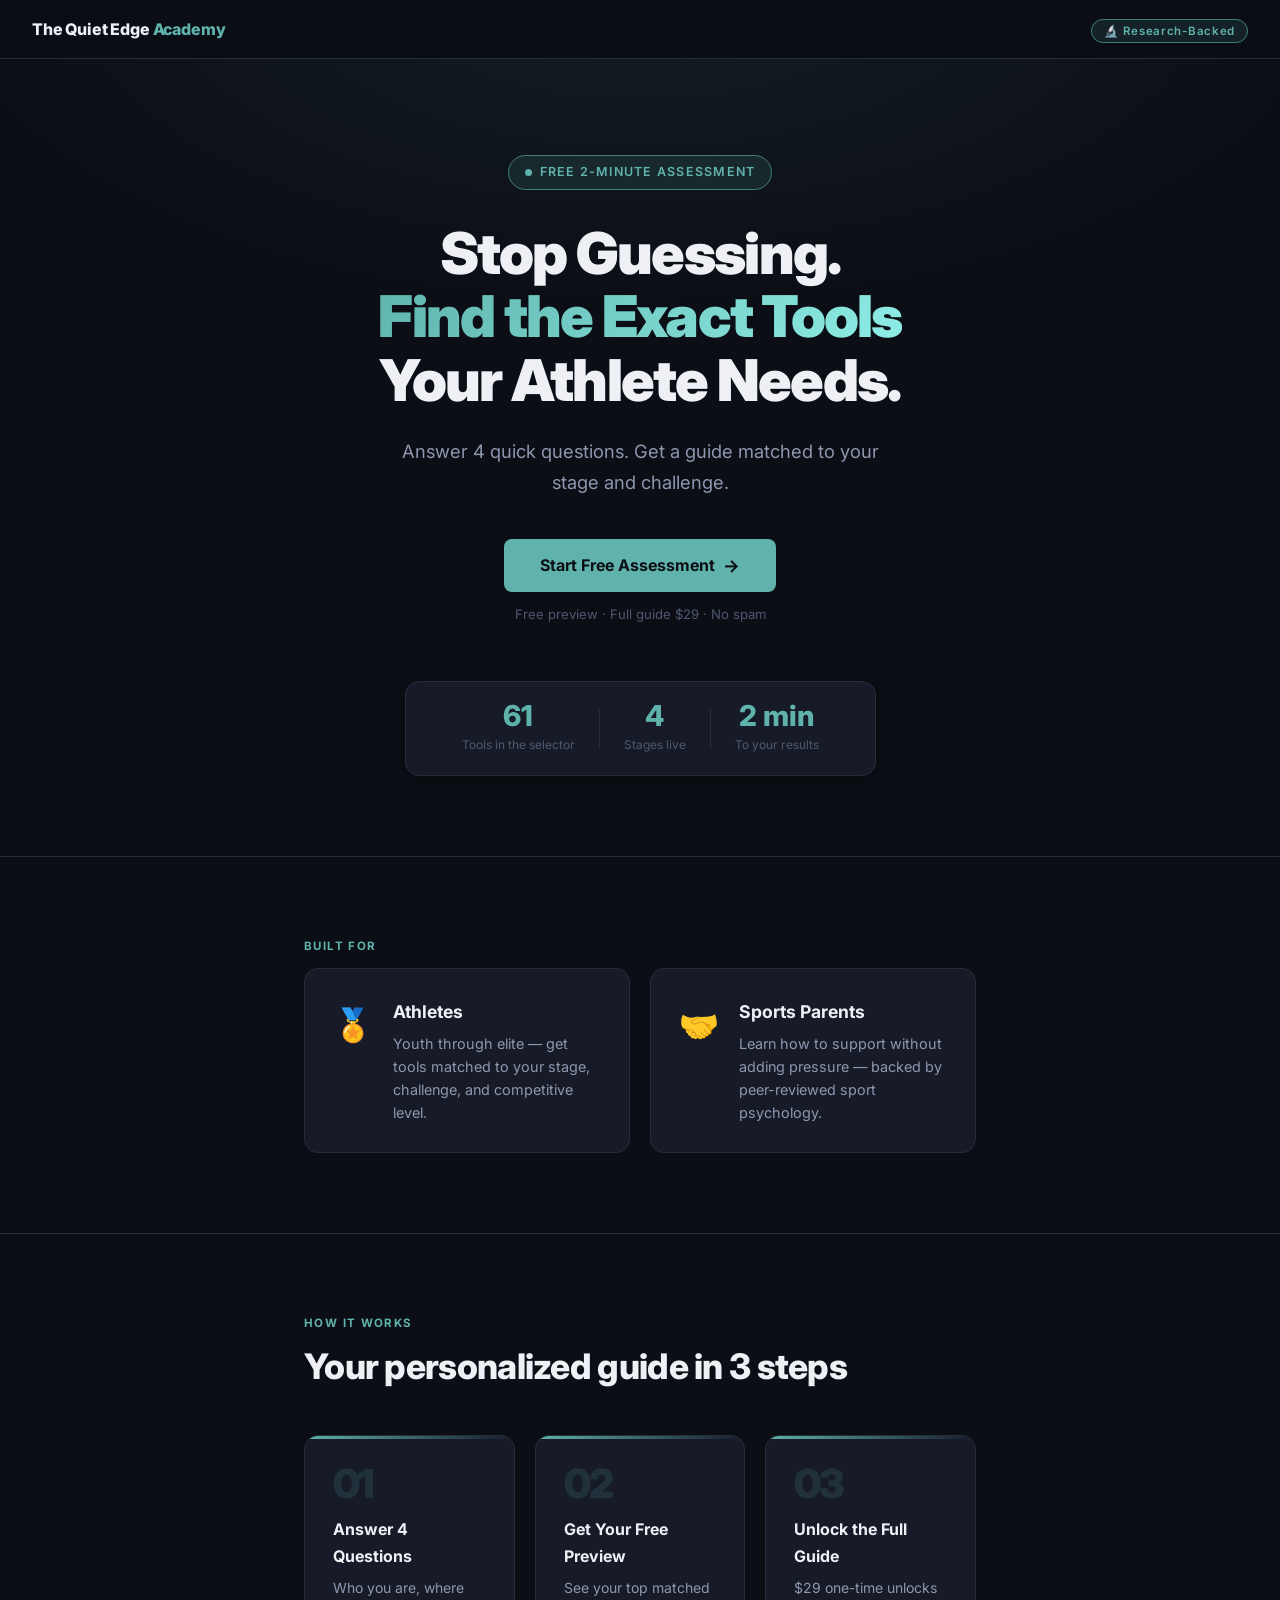
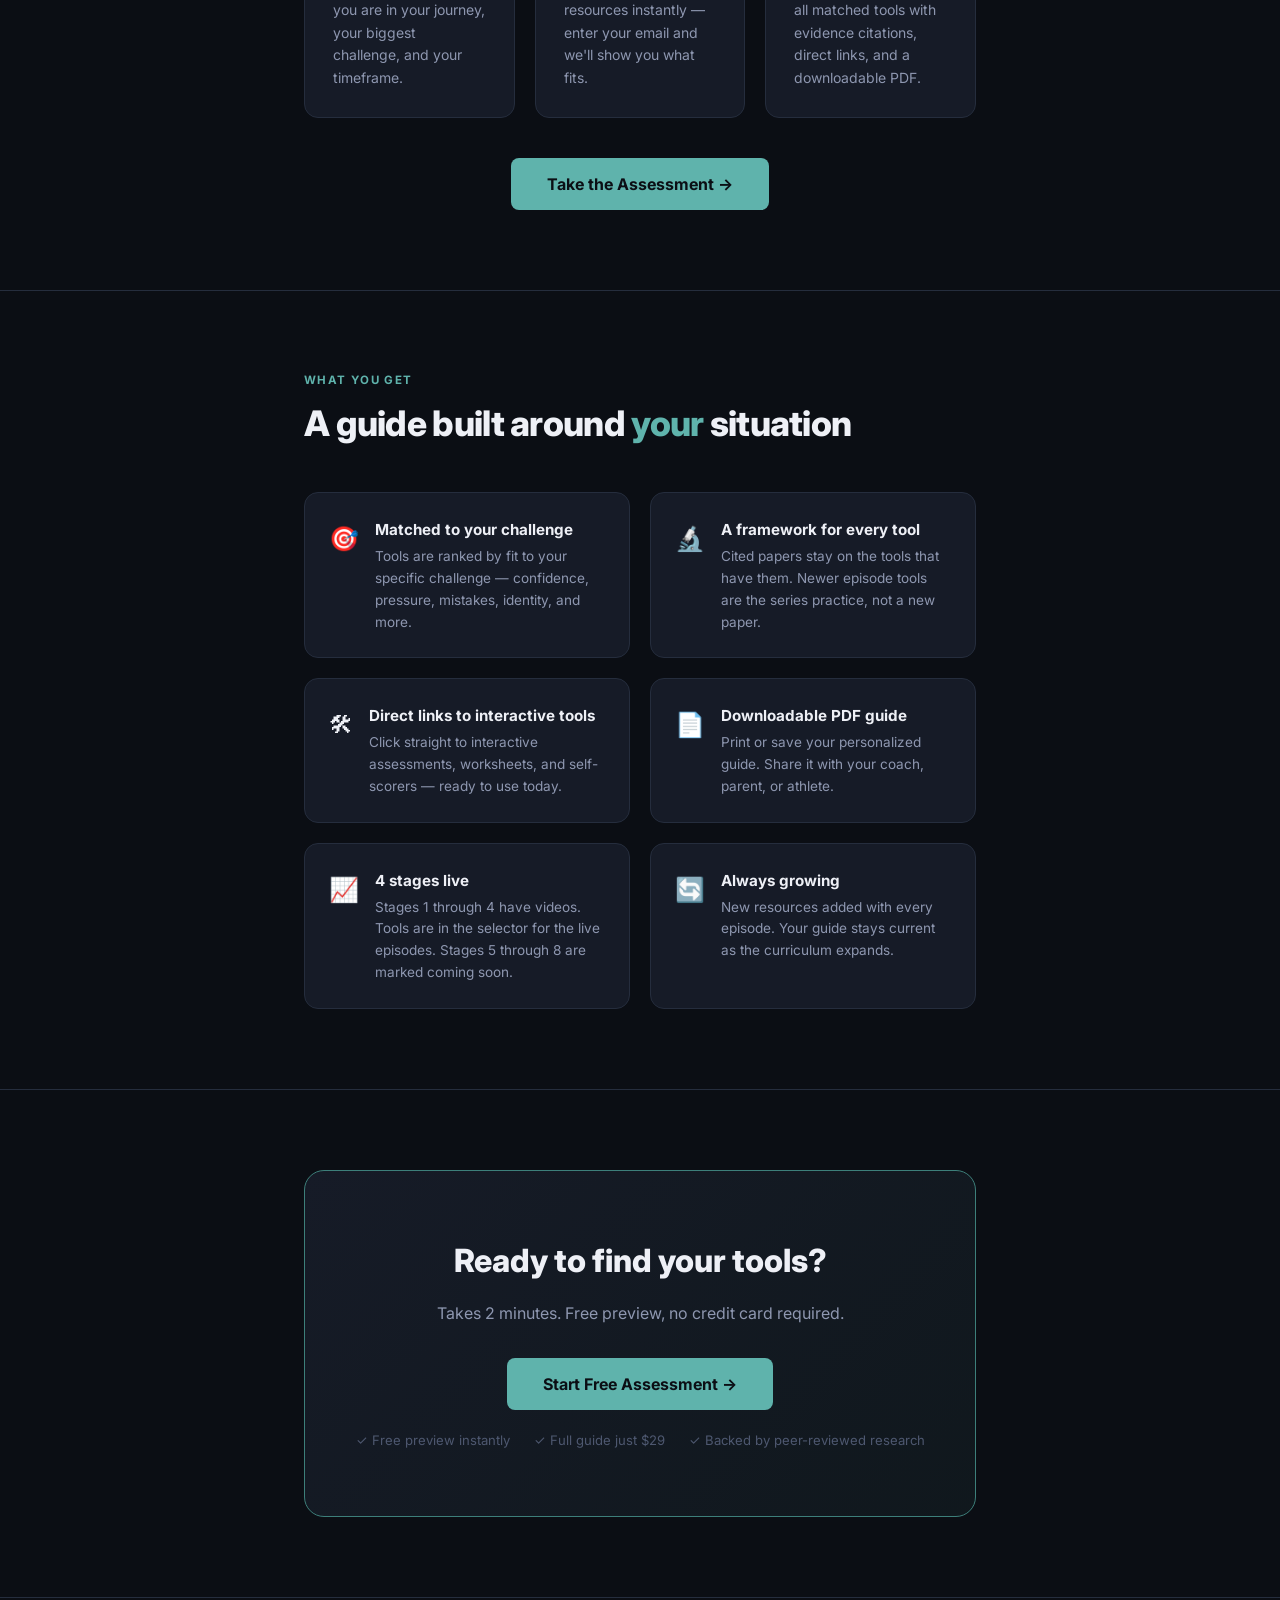
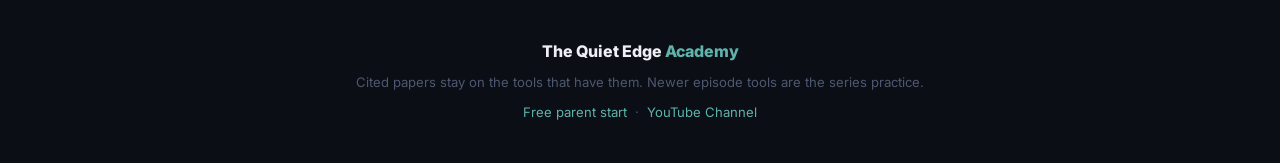
==== commit 5a715b80: "Match the selector to live tools, retire the browser discount, and stop empty stages from linking a " ====
--- a/index.html
+++ b/index.html
@@ -39,9 +39,7 @@
       </h1>
 
       <p class="hero-sub">
-        Answer 4 quick questions and get a personalized guide of
-        research-backed mental performance resources — matched to your
-        specific stage, challenge, and goals.
+        Answer 4 quick questions. Get a guide matched to your stage and challenge.
       </p>
 
       <div class="hero-cta-wrap">
@@ -55,13 +53,13 @@
       <!-- Social proof bar -->
       <div class="proof-bar">
         <div class="proof-item">
-          <span class="proof-num">36</span>
-          <span class="proof-label">Research-backed tools</span>
+          <span class="proof-num">61</span>
+          <span class="proof-label">Tools in the selector</span>
         </div>
         <div class="proof-divider"></div>
         <div class="proof-item">
-          <span class="proof-num">8</span>
-          <span class="proof-label">Developmental stages</span>
+          <span class="proof-num">4</span>
+          <span class="proof-label">Stages live</span>
         </div>
         <div class="proof-divider"></div>
         <div class="proof-item">
@@ -141,8 +139,8 @@
         <div class="inside-item">
           <span class="inside-icon">🔬</span>
           <div>
-            <h4>Research cited for every tool</h4>
-            <p>Every resource links to the peer-reviewed sport psychology behind it. No fluff, no opinions.</p>
+            <h4>A framework for every tool</h4>
+            <p>Cited papers stay on the tools that have them. Newer episode tools are the series practice, not a new paper.</p>
           </div>
         </div>
         <div class="inside-item">
@@ -162,8 +160,8 @@
         <div class="inside-item">
           <span class="inside-icon">📈</span>
           <div>
-            <h4>Covers all 8 stages</h4>
-            <p>From "keeping the love of the game" at age 8 to "life after sport" — we have tools for every stage.</p>
+            <h4>4 stages live</h4>
+            <p>Stages 1 through 4 have videos. Tools are in the selector for the live episodes. Stages 5 through 8 are marked coming soon.</p>
           </div>
         </div>
         <div class="inside-item">
@@ -279,7 +277,7 @@
             <h2 class="upsell-h2">Unlock Everything Matched to You</h2>
             <ul class="feature-list">
               <li>All matched resources — fully revealed</li>
-              <li>Research citation for every tool</li>
+              <li>The framework for every matched tool</li>
               <li>Direct links to every interactive assessment</li>
               <li>Downloadable personalized PDF guide</li>
               <li>Resources ranked by best-fit match score</li>
@@ -292,11 +290,7 @@
               <div class="price-amount"><sup>$</sup>29</div>
               <p class="price-note">Instant access · No subscription</p>
 
-              <div class="promo-row">
-                <input type="text" id="promo-input" class="form-input form-input-sm" placeholder="Promo code" />
-                <button class="btn btn-outline-sm" id="btn-apply-promo">Apply</button>
-              </div>
-              <p class="promo-msg hidden" id="promo-msg"></p>
+              <p class="price-note">Have a code? Enter it on the Stripe page. LAUNCH is retired. The price here stays $29.</p>
 
               <a href="#" id="btn-stripe-checkout" class="btn btn-checkout">
                 Unlock Full Guide →
@@ -315,9 +309,11 @@
 <footer class="footer">
   <div class="container">
     <p class="footer-logo">The Quiet Edge <span>Academy</span></p>
-    <p>All resources grounded in peer-reviewed sports psychology research.</p>
+    <p>Cited papers stay on the tools that have them. Newer episode tools are the series practice.</p>
     <p style="margin-top:8px;">
-      <a href="https://www.youtube.com/@TheQuietEdge" target="_blank">YouTube Channel</a>
+      <a href="https://cavarjj-dev.github.io/quiet-edge-tools/router/parent-router.html">Free parent start</a>
+      &nbsp;·&nbsp;
+      <a href="https://www.youtube.com/@TheQuietEdgeExperience" target="_blank">YouTube Channel</a>
     </p>
   </div>
 </footer>
